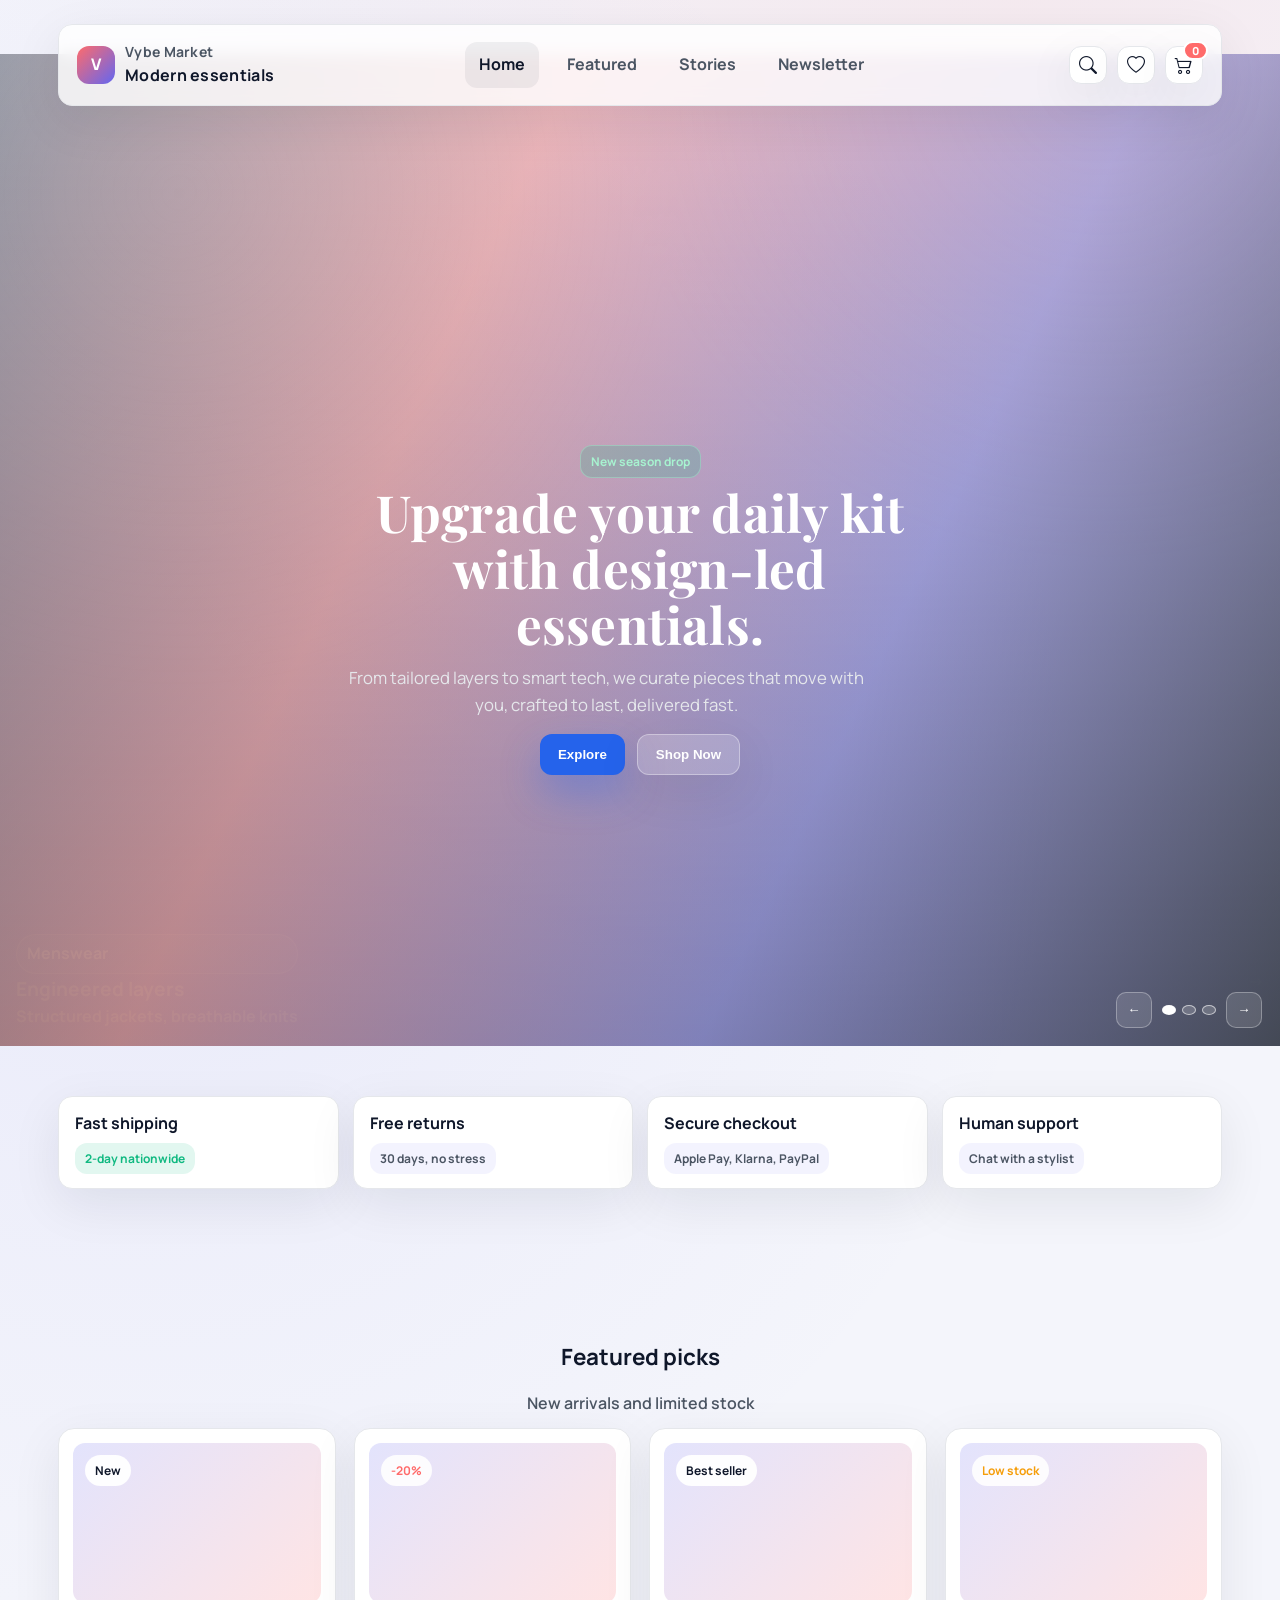
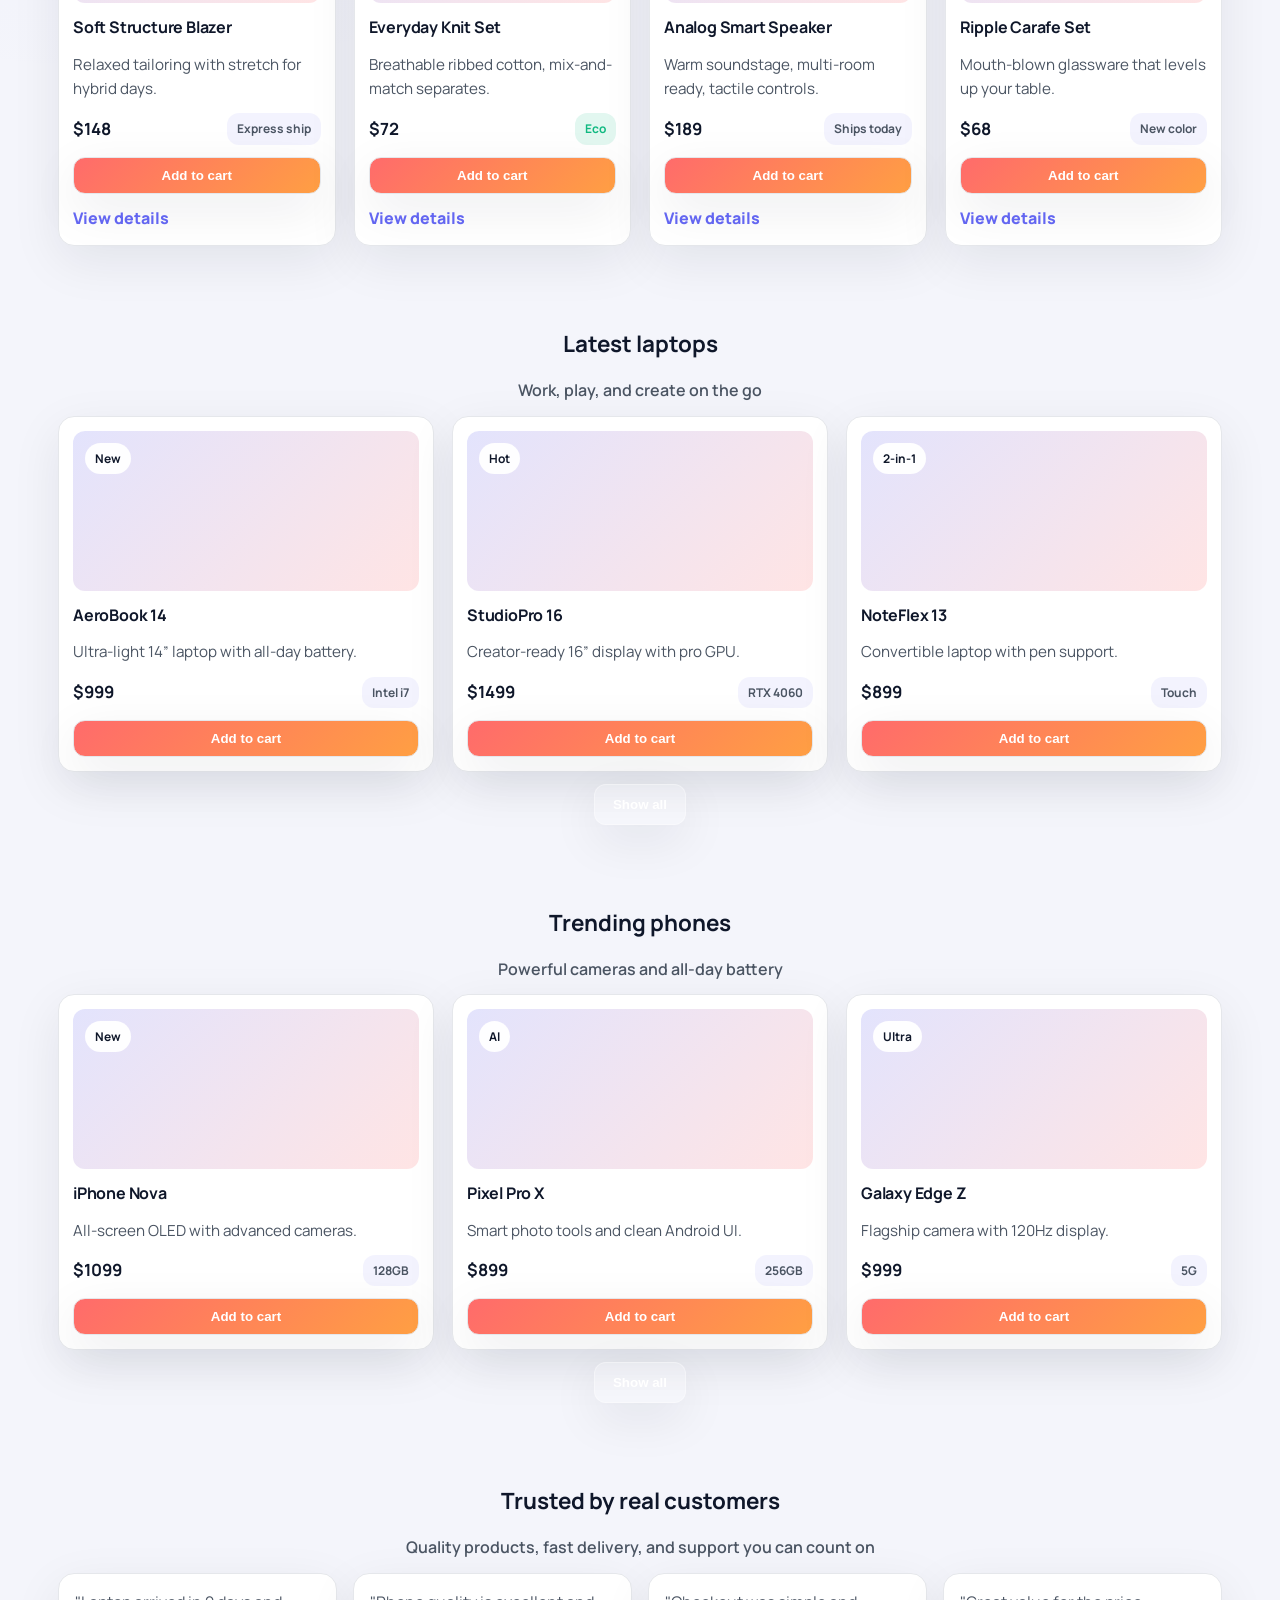
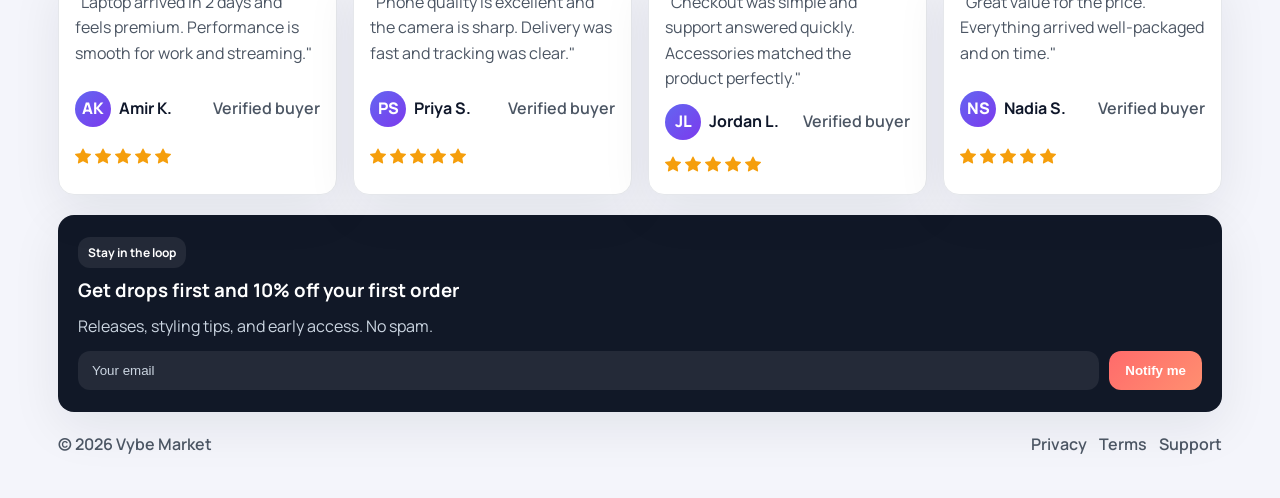
==== index.html @ 33d14288 "first commit" ====
<!DOCTYPE html>
<html lang="en">
<head>
    <meta charset="UTF-8">
    <meta name="viewport" content="width=device-width, initial-scale=1.0">
    <title>Vybe Market | Modern Ecommerce</title>
    <link rel="preconnect" href="https://fonts.googleapis.com">
    <link rel="preconnect" href="https://fonts.gstatic.com" crossorigin>
    <link href="https://fonts.googleapis.com/css2?family=Manrope:wght@400;500;600;700&family=Playfair+Display:wght@700&display=swap" rel="stylesheet">
    <link rel="stylesheet" href="https://cdn.jsdelivr.net/npm/bootstrap-icons@1.11.3/font/bootstrap-icons.css">
    <link rel="stylesheet" href="style.css">
</head>
<body>
    <div class="page">
        <header class="topbar">
            <div class="brand">
                <div class="brand-mark">V</div>
                <div>
                    <div class="brand-sub">Vybe Market</div>
                    <div>Modern essentials</div>
                </div>
            </div>
            <nav class="nav-links" aria-label="Primary" id="primary-nav">
                <a href="#home" class="active">Home</a>
                <a href="#featured">Featured</a>
                <a href="#stories">Stories</a>
                <a href="#cta">Newsletter</a>
            </nav>
            <div class="actions">
                <button class="btn-icon nav-toggle" type="button" aria-label="Toggle menu" aria-controls="primary-nav" aria-expanded="false">
                    <i class="bi bi-list"></i>
                </button>
                <div class="btn-icon search-toggle" title="Search" aria-label="Search">
                    <i class="bi bi-search"></i>
                </div>
                <div class="search-box" id="search-box">
                    <i class="bi bi-search"></i>
                    <input type="search" id="product-search" placeholder="Search products..." aria-label="Search products">
                    <button class="search-clear" type="button" aria-label="Clear search">&times;</button>
                </div>
                <div class="btn-icon" title="Favorites" aria-label="Favorites">
                    <i class="bi bi-heart"></i>
                </div>
                <div class="btn-icon cart cart-toggle" title="Cart" aria-label="Cart">
                    <i class="bi bi-cart2"></i>
                    <span class="cart-count" aria-live="polite" aria-atomic="true">0</span>
                </div>
            </div>
        </header>
    </div>

    <section class="hero-fullbleed" id="home">
        <div class="page">
            <div class="hero-banner">
                <div class="hero-copy">
                    <div class="pill-subtle hero-pill">New season drop</div>
                    <h1>Upgrade your daily kit with design-led essentials.</h1>
                    <p>From tailored layers to smart tech, we curate pieces that move with you, crafted to last, delivered fast.</p>
                    <div class="hero-actions">
                        <button class="btn primary">Explore</button>
                        <button class="btn secondary">Shop Now</button>
                    </div>
                </div>
                <div class="hero-slider" aria-label="Featured slides">
                    <div class="slides">
                        <article class="slide active" data-index="0" style="background-image:url('https://images.unsplash.com/photo-1517336714731-489689fd1ca8?auto=format&fit=crop&w=1600&q=80');">
                            <div class="slide-content">
                                <div>
                                    <div class="slide-tag">Menswear</div>
                                    <h3>Engineered layers</h3>
                                    <span>Structured jackets, breathable knits</span>
                                </div>
                                <span>&rarr;</span>
                            </div>
                        </article>
                        <article class="slide" data-index="1" style="background-image:url('https://images.unsplash.com/photo-1511707171634-5f897ff02aa9?auto=format&fit=crop&w=1600&q=80');">
                            <div class="slide-content">
                                <div>
                                    <div class="slide-tag">Women</div>
                                    <h3>Soft tailoring</h3>
                                    <span>Move-easy suits and daily dresses</span>
                                </div>
                                <span>&rarr;</span>
                            </div>
                        </article>
                        <article class="slide" data-index="2" style="background-image:url('https://images.unsplash.com/photo-1487058792275-0ad4aaf24ca7?auto=format&fit=crop&w=1600&q=80');">
                            <div class="slide-content">
                                <div>
                                    <div class="slide-tag">Electronics</div>
                                    <h3>Smart home picks</h3>
                                    <span>Audio, lighting, and desk tech</span>
                                </div>
                                <span>&rarr;</span>
                            </div>
                        </article>
                    </div>
                    <div class="slider-nav">
                        <button class="nav-btn" data-dir="prev" aria-label="Previous slide">&larr;</button>
                        <div class="nav-dots" aria-label="Slide selector">
                            <button class="dot active" data-index="0"></button>
                            <button class="dot" data-index="1"></button>
                            <button class="dot" data-index="2"></button>
                        </div>
                        <button class="nav-btn" data-dir="next" aria-label="Next slide">&rarr;</button>
                    </div>
                </div>
            </div>
        </div>
    </section>

    <div class="page">
        <section class="features" id="stories">
            <div class="feature">
                <strong>Fast shipping</strong>
                <div class="pill-subtle" style="background: rgba(16,185,129,0.12); color: var(--success);">2-day nationwide</div>
            </div>
            <div class="feature">
                <strong>Free returns</strong>
                <div class="pill-subtle">30 days, no stress</div>
            </div>
            <div class="feature">
                <strong>Secure checkout</strong>
                <div class="pill-subtle">Apple Pay, Klarna, PayPal</div>
            </div>
            <div class="feature">
                <strong>Human support</strong>
                <div class="pill-subtle">Chat with a stylist</div>
            </div>
        </section>
    </div>

    <div class="page">
        <main>
            <section class="featured-section" id="featured">
                <div class="section-head centered">
                    <h2>Featured picks</h2>
                    <span>New arrivals and limited stock</span>
                </div>
                <div class="product-grid">
                    <article class="card" data-product="Soft Structure Blazer">
                        <div class="thumb"><span class="badge">New</span></div>
                        <h3>Soft Structure Blazer</h3>
                        <p>Relaxed tailoring with stretch for hybrid days.</p>
                        <div class="meta"><span class="price-tag">$148</span><span class="pill-subtle">Express ship</span></div>
                        <div class="card-actions">
                            <button class="add-cart-btn" data-product="Soft Structure Blazer" data-price="148">Add to cart</button>
                        </div>
                        <a class="card-link" href="product-blazer.html">View details</a>
                    </article>
                    <article class="card" data-product="Everyday Knit Set">
                        <div class="thumb"><span class="badge" style="background: rgba(255,255,255,0.9); color: var(--accent);">-20%</span></div>
                        <h3>Everyday Knit Set</h3>
                        <p>Breathable ribbed cotton, mix-and-match separates.</p>
                        <div class="meta"><span class="price-tag">$72</span><span class="pill-subtle" style="background: rgba(16,185,129,0.12); color: var(--success);">Eco</span></div>
                        <div class="card-actions">
                            <button class="add-cart-btn" data-product="Everyday Knit Set" data-price="72">Add to cart</button>
                        </div>
                        <a class="card-link" href="product-knit.html">View details</a>
                    </article>
                    <article class="card" data-product="Analog Smart Speaker">
                        <div class="thumb"><span class="badge">Best seller</span></div>
                        <h3>Analog Smart Speaker</h3>
                        <p>Warm soundstage, multi-room ready, tactile controls.</p>
                        <div class="meta"><span class="price-tag">$189</span><span class="pill-subtle">Ships today</span></div>
                        <div class="card-actions">
                            <button class="add-cart-btn" data-product="Analog Smart Speaker" data-price="189">Add to cart</button>
                        </div>
                        <a class="card-link" href="product-speaker.html">View details</a>
                    </article>
                    <article class="card" data-product="Ripple Carafe Set">
                        <div class="thumb"><span class="badge" style="background: rgba(255,255,255,0.9); color: var(--warning);">Low stock</span></div>
                        <h3>Ripple Carafe Set</h3>
                        <p>Mouth-blown glassware that levels up your table.</p>
                        <div class="meta"><span class="price-tag">$68</span><span class="pill-subtle">New color</span></div>
                        <div class="card-actions">
                            <button class="add-cart-btn" data-product="Ripple Carafe Set" data-price="68">Add to cart</button>
                        </div>
                        <a class="card-link" href="product-carafe.html">View details</a>
                    </article>
                </div>
            </section>
            <div class="search-no-results" aria-live="polite">No products match your search.</div>

            <section class="featured-section" id="laptops">
                <div class="section-head centered">
                    <h2>Latest laptops</h2>
                    <span>Work, play, and create on the go</span>
                </div>
                <div class="product-grid" data-section="laptops">
                    <article class="card" data-product="AeroBook 14">
                        <div class="thumb"><span class="badge">New</span></div>
                        <h3>AeroBook 14</h3>
                        <p>Ultra-light 14” laptop with all-day battery.</p>
                        <div class="meta"><span class="price-tag">$999</span><span class="pill-subtle">Intel i7</span></div>
                        <div class="card-actions">
                            <button class="add-cart-btn" data-product="AeroBook 14" data-price="999">Add to cart</button>
                        </div>
                    </article>
                    <article class="card" data-product="StudioPro 16">
                        <div class="thumb"><span class="badge">Hot</span></div>
                        <h3>StudioPro 16</h3>
                        <p>Creator-ready 16” display with pro GPU.</p>
                        <div class="meta"><span class="price-tag">$1499</span><span class="pill-subtle">RTX 4060</span></div>
                        <div class="card-actions">
                            <button class="add-cart-btn" data-product="StudioPro 16" data-price="1499">Add to cart</button>
                        </div>
                    </article>
                    <article class="card" data-product="NoteFlex 13">
                        <div class="thumb"><span class="badge">2-in-1</span></div>
                        <h3>NoteFlex 13</h3>
                        <p>Convertible laptop with pen support.</p>
                        <div class="meta"><span class="price-tag">$899</span><span class="pill-subtle">Touch</span></div>
                        <div class="card-actions">
                            <button class="add-cart-btn" data-product="NoteFlex 13" data-price="899">Add to cart</button>
                        </div>
                    </article>
                    <article class="card hidden" data-product="Titan X15" data-extra="true">
                        <div class="thumb"><span class="badge">Pro</span></div>
                        <h3>Titan X15</h3>
                        <p>High-performance laptop for heavy workloads.</p>
                        <div class="meta"><span class="price-tag">$1799</span><span class="pill-subtle">i9 + 32GB</span></div>
                        <div class="card-actions">
                            <button class="add-cart-btn" data-product="Titan X15" data-price="1799">Add to cart</button>
                        </div>
                    </article>
                    <article class="card hidden" data-product="SwiftAir 15" data-extra="true">
                        <div class="thumb"><span class="badge">Slim</span></div>
                        <h3>SwiftAir 15</h3>
                        <p>Edge-to-edge display with thin bezels.</p>
                        <div class="meta"><span class="price-tag">$1099</span><span class="pill-subtle">OLED</span></div>
                        <div class="card-actions">
                            <button class="add-cart-btn" data-product="SwiftAir 15" data-price="1099">Add to cart</button>
                        </div>
                    </article>
                    <article class="card hidden" data-product="CloudBook 13" data-extra="true">
                        <div class="thumb"><span class="badge">Quiet</span></div>
                        <h3>CloudBook 13</h3>
                        <p>Fanless design with instant wake.</p>
                        <div class="meta"><span class="price-tag">$849</span><span class="pill-subtle">M2</span></div>
                        <div class="card-actions">
                            <button class="add-cart-btn" data-product="CloudBook 13" data-price="849">Add to cart</button>
                        </div>
                    </article>
                    <article class="card hidden" data-product="ForgeBook 17" data-extra="true">
                        <div class="thumb"><span class="badge">Gaming</span></div>
                        <h3>ForgeBook 17</h3>
                        <p>High-refresh display for smooth play.</p>
                        <div class="meta"><span class="price-tag">$1899</span><span class="pill-subtle">240Hz</span></div>
                        <div class="card-actions">
                            <button class="add-cart-btn" data-product="ForgeBook 17" data-price="1899">Add to cart</button>
                        </div>
                    </article>
                </div>
                <div class="section-actions">
                    <button class="btn secondary show-all" data-target="laptops">Show all</button>
                </div>
            </section>

            <section class="featured-section" id="phones">
                <div class="section-head centered">
                    <h2>Trending phones</h2>
                    <span>Powerful cameras and all-day battery</span>
                </div>
                <div class="product-grid" data-section="phones">
                    <article class="card" data-product="iPhone Nova">
                        <div class="thumb"><span class="badge">New</span></div>
                        <h3>iPhone Nova</h3>
                        <p>All-screen OLED with advanced cameras.</p>
                        <div class="meta"><span class="price-tag">$1099</span><span class="pill-subtle">128GB</span></div>
                        <div class="card-actions">
                            <button class="add-cart-btn" data-product="iPhone Nova" data-price="1099">Add to cart</button>
                        </div>
                    </article>
                    <article class="card" data-product="Pixel Pro X">
                        <div class="thumb"><span class="badge">AI</span></div>
                        <h3>Pixel Pro X</h3>
                        <p>Smart photo tools and clean Android UI.</p>
                        <div class="meta"><span class="price-tag">$899</span><span class="pill-subtle">256GB</span></div>
                        <div class="card-actions">
                            <button class="add-cart-btn" data-product="Pixel Pro X" data-price="899">Add to cart</button>
                        </div>
                    </article>
                    <article class="card" data-product="Galaxy Edge Z">
                        <div class="thumb"><span class="badge">Ultra</span></div>
                        <h3>Galaxy Edge Z</h3>
                        <p>Flagship camera with 120Hz display.</p>
                        <div class="meta"><span class="price-tag">$999</span><span class="pill-subtle">5G</span></div>
                        <div class="card-actions">
                            <button class="add-cart-btn" data-product="Galaxy Edge Z" data-price="999">Add to cart</button>
                        </div>
                    </article>
                    <article class="card hidden" data-product="iPhone Mini Air" data-extra="true">
                        <div class="thumb"><span class="badge">Compact</span></div>
                        <h3>iPhone Mini Air</h3>
                        <p>Small size, big performance.</p>
                        <div class="meta"><span class="price-tag">$699</span><span class="pill-subtle">128GB</span></div>
                        <div class="card-actions">
                            <button class="add-cart-btn" data-product="iPhone Mini Air" data-price="699">Add to cart</button>
                        </div>
                    </article>
                    <article class="card hidden" data-product="OnePlus Wave" data-extra="true">
                        <div class="thumb"><span class="badge">Fast</span></div>
                        <h3>OnePlus Wave</h3>
                        <p>Super-fast charging with smooth UI.</p>
                        <div class="meta"><span class="price-tag">$799</span><span class="pill-subtle">256GB</span></div>
                        <div class="card-actions">
                            <button class="add-cart-btn" data-product="OnePlus Wave" data-price="799">Add to cart</button>
                        </div>
                    </article>
                    <article class="card hidden" data-product="iPhone Max Ultra" data-extra="true">
                        <div class="thumb"><span class="badge">Pro</span></div>
                        <h3>iPhone Max Ultra</h3>
                        <p>Best-in-class camera and pro video.</p>
                        <div class="meta"><span class="price-tag">$1299</span><span class="pill-subtle">512GB</span></div>
                        <div class="card-actions">
                            <button class="add-cart-btn" data-product="iPhone Max Ultra" data-price="1299">Add to cart</button>
                        </div>
                    </article>
                    <article class="card hidden" data-product="ZenPhone Lumen" data-extra="true">
                        <div class="thumb"><span class="badge">Bright</span></div>
                        <h3>ZenPhone Lumen</h3>
                        <p>Super-bright display for outdoor use.</p>
                        <div class="meta"><span class="price-tag">$749</span><span class="pill-subtle">120Hz</span></div>
                        <div class="card-actions">
                            <button class="add-cart-btn" data-product="ZenPhone Lumen" data-price="749">Add to cart</button>
                        </div>
                    </article>
                </div>
                <div class="section-actions">
                    <button class="btn secondary show-all" data-target="phones">Show all</button>
                </div>
            </section>

            <section class="testimonials" id="testimonials">
                <div class="section-head centered">
                    <h2>Trusted by real customers</h2>
                    <span>Quality products, fast delivery, and support you can count on</span>
                </div>
                <div class="testimonial-grid">
                    <article class="testimonial-card">
                        <p>"Laptop arrived in 2 days and feels premium. Performance is smooth for work and streaming."</p>
                        <div class="testimonial-meta">
                            <div class="testimonial-user">
                                <div class="testimonial-avatar">AK</div>
                                <strong>Amir K.</strong>
                            </div>
                            <span>Verified buyer</span>
                        </div>
                        <div class="testimonial-stars" aria-label="5 star rating">
                            <i class="bi bi-star-fill"></i>
                            <i class="bi bi-star-fill"></i>
                            <i class="bi bi-star-fill"></i>
                            <i class="bi bi-star-fill"></i>
                            <i class="bi bi-star-fill"></i>
                        </div>
                    </article>
                    <article class="testimonial-card">
                        <p>"Phone quality is excellent and the camera is sharp. Delivery was fast and tracking was clear."</p>
                        <div class="testimonial-meta">
                            <div class="testimonial-user">
                                <div class="testimonial-avatar">PS</div>
                                <strong>Priya S.</strong>
                            </div>
                            <span>Verified buyer</span>
                        </div>
                        <div class="testimonial-stars" aria-label="5 star rating">
                            <i class="bi bi-star-fill"></i>
                            <i class="bi bi-star-fill"></i>
                            <i class="bi bi-star-fill"></i>
                            <i class="bi bi-star-fill"></i>
                            <i class="bi bi-star-fill"></i>
                        </div>
                    </article>
                    <article class="testimonial-card">
                        <p>"Checkout was simple and support answered quickly. Accessories matched the product perfectly."</p>
                        <div class="testimonial-meta">
                            <div class="testimonial-user">
                                <div class="testimonial-avatar">JL</div>
                                <strong>Jordan L.</strong>
                            </div>
                            <span>Verified buyer</span>
                        </div>
                        <div class="testimonial-stars" aria-label="5 star rating">
                            <i class="bi bi-star-fill"></i>
                            <i class="bi bi-star-fill"></i>
                            <i class="bi bi-star-fill"></i>
                            <i class="bi bi-star-fill"></i>
                            <i class="bi bi-star-fill"></i>
                        </div>
                    </article>
                    <article class="testimonial-card">
                        <p>"Great value for the price. Everything arrived well-packaged and on time."</p>
                        <div class="testimonial-meta">
                            <div class="testimonial-user">
                                <div class="testimonial-avatar">NS</div>
                                <strong>Nadia S.</strong>
                            </div>
                            <span>Verified buyer</span>
                        </div>
                        <div class="testimonial-stars" aria-label="5 star rating">
                            <i class="bi bi-star-fill"></i>
                            <i class="bi bi-star-fill"></i>
                            <i class="bi bi-star-fill"></i>
                            <i class="bi bi-star-fill"></i>
                            <i class="bi bi-star-fill"></i>
                        </div>
                    </article>
                </div>
            </section>

            <section class="cta" id="cta">
                <div>
                    <div class="pill-subtle pill-ghost">Stay in the loop</div>
                    <h3 class="cta-title">Get drops first and 10% off your first order</h3>
                    <p class="cta-sub">Releases, styling tips, and early access. No spam.</p>
                </div>
                <form>
                    <input type="email" placeholder="Your email" aria-label="Email" required>
                    <button type="submit">Notify me</button>
                </form>
            </section>
        </main>

        <footer>
            <div>&copy; 2026 Vybe Market</div>
            <div class="footer-links">
                <span>Privacy</span>
                <span>Terms</span>
                <span>Support</span>
            </div>
        </footer>
    </div>

    <div class="cart-drawer" aria-hidden="true">
        <div class="cart-overlay cart-toggle" aria-label="Close cart"></div>
        <aside class="cart-panel" role="dialog" aria-modal="true" aria-label="Cart">
            <div class="cart-header">
                <strong>Your cart</strong>
                <button class="cart-close cart-toggle" type="button" aria-label="Close cart">×</button>
            </div>
            <div class="cart-items" aria-live="polite">
                <div class="cart-empty">Your cart is empty.</div>
            </div>
            <div class="cart-footer">
                <div class="cart-total"><span>Total</span><span class="cart-total-amount">$0.00</span></div>
                <button class="checkout-btn" type="button">Checkout</button>
            </div>
        </aside>
    </div>

    <script>
        (function() {
            var slides = Array.from(document.querySelectorAll('.slide'));
            var dots = Array.from(document.querySelectorAll('.dot'));
            var current = 0;
            var timer;

            function showSlide(index) {
                current = (index + slides.length) % slides.length;
                slides.forEach(function(slide, i) { slide.classList.toggle('active', i === current); });
                dots.forEach(function(dot, i) { dot.classList.toggle('active', i === current); });
                resetTimer();
            }

            function next(dir) { showSlide(current + dir); }

            function resetTimer() {
                if (timer) { clearInterval(timer); }
                timer = setInterval(function() { next(1); }, 6500);
            }

            var prev = document.querySelector('[data-dir="prev"]');
            var nextBtn = document.querySelector('[data-dir="next"]');
            if (prev && nextBtn) {
                prev.addEventListener('click', function() { next(-1); });
                nextBtn.addEventListener('click', function() { next(1); });
            }
            dots.forEach(function(dot) { dot.addEventListener('click', function() { showSlide(parseInt(dot.dataset.index, 10)); }); });
            resetTimer();
        })();

        (function() {
            var cartCountEl = document.querySelector('.cart-count');
            var cartDrawer = document.querySelector('.cart-drawer');
            var cartItemsEl = document.querySelector('.cart-items');
            var cartTotalEl = document.querySelector('.cart-total-amount');
            var checkoutBtn = document.querySelector('.checkout-btn');
            var CART_KEY = 'vybe_cart';
            var cart = [];

            function toggleCart(forceOpen) {
                if (!cartDrawer) return;
                var isOpen = cartDrawer.classList.contains('open');
                var nextState = typeof forceOpen === 'boolean' ? forceOpen : !isOpen;
                cartDrawer.classList.toggle('open', nextState);
                cartDrawer.setAttribute('aria-hidden', nextState ? 'false' : 'true');
            }

            function renderCartCount() {
                if (!cartCountEl) return;
                cartCountEl.textContent = cart.reduce(function(total, item) { return total + item.qty; }, 0);
            }

            function renderCartList() {
                if (!cartItemsEl || !cartTotalEl) return;
                if (!cart.length) {
                    cartItemsEl.innerHTML = '<div class="cart-empty">Your cart is empty.</div>';
                    cartTotalEl.textContent = '$0.00';
                    return;
                }
                var total = 0;
                cartItemsEl.innerHTML = '';
                cart.forEach(function(item) {
                    total += item.price * item.qty;
                    var row = document.createElement('div');
                    row.className = 'cart-item';
                    row.innerHTML = '<div><strong>' + item.product + '</strong><span style="display:block;">x' + item.qty + ' • $' + item.price.toFixed(2) + '</span></div><button class="cart-remove" type="button" data-product="' + item.product + '">Remove</button>';
                    cartItemsEl.appendChild(row);
                });
                cartTotalEl.textContent = '$' + total.toFixed(2);
            }

            function saveCart() {
                try { localStorage.setItem(CART_KEY, JSON.stringify(cart)); } catch (e) {}
            }

            function loadCart() {
                try {
                    var raw = localStorage.getItem(CART_KEY);
                    if (!raw) return;
                    var data = JSON.parse(raw);
                    if (Array.isArray(data)) {
                        cart = data.filter(function(item) { return item && item.product; }).map(function(item) {
                            return {
                                product: String(item.product),
                                price: Number(item.price) || 0,
                                qty: Number(item.qty) > 0 ? Number(item.qty) : 1
                            };
                        });
                    }
                } catch (e) {}
            }

            function addToCart(product, price) {
                var existing = cart.find(function(item) { return item.product === product; });
                if (existing) { existing.qty += 1; }
                else { cart.push({ product: product, price: price, qty: 1 }); }
                renderCartCount(); renderCartList(); saveCart(); toggleCart(true);
            }

            function removeFromCart(product) {
                var idx = cart.findIndex(function(item) { return item.product === product; });
                if (idx === -1) { return; }
                var item = cart[idx];
                if (item.qty > 1) { item.qty -= 1; } else { cart.splice(idx, 1); }
                renderCartCount(); renderCartList(); saveCart();
            }

            document.querySelectorAll('.add-cart-btn').forEach(function(btn) {
                btn.addEventListener('click', function() {
                    var product = btn.dataset.product || 'Item';
                    var price = parseFloat(btn.dataset.price || '0');
                    addToCart(product, price);
                });
            });

            if (cartItemsEl) {
                cartItemsEl.addEventListener('click', function(e) {
                    var removeBtn = e.target.closest('.cart-remove');
                    if (removeBtn) { removeFromCart(removeBtn.dataset.product); }
                });
            }

            document.querySelectorAll('.cart-toggle').forEach(function(btn) {
                btn.addEventListener('click', function(event) {
                    if (btn.tagName.toLowerCase() === 'a') { event.preventDefault(); }
                    toggleCart();
                });
            });

            if (checkoutBtn) { checkoutBtn.addEventListener('click', function() { window.location.href = 'checkout.html'; }); }

            loadCart(); renderCartCount(); renderCartList();
        })();

        (function() {
            var searchBox = document.getElementById('search-box');
            var searchInput = document.getElementById('product-search');
            var clearBtn = document.querySelector('.search-clear');
            var toggleBtn = document.querySelector('.search-toggle');
            var productCards = Array.from(document.querySelectorAll('.product-grid .card'));
            var noResults = document.querySelector('.search-no-results');

            function applyFilter() {
                var q = (searchInput && searchInput.value ? searchInput.value : '').trim().toLowerCase();
                var matches = 0;
                productCards.forEach(function(card) {
                    var text = (card.dataset.product || card.innerText || '').toLowerCase();
                    var isExtra = card.dataset.extra === 'true';
                    var hit = q ? text.indexOf(q) !== -1 : !isExtra;
                    card.classList.toggle('hidden', !hit);
                    if (hit) { matches += 1; }
                });
                if (noResults) { noResults.style.display = matches ? 'none' : 'block'; }
            }

            if (toggleBtn && searchBox) {
                toggleBtn.addEventListener('click', function() {
                    searchBox.classList.toggle('open');
                    if (searchBox.classList.contains('open') && searchInput) {
                        searchInput.focus();
                    }
                });
            }

            if (searchInput) {
                searchInput.addEventListener('input', applyFilter);
                searchInput.addEventListener('keydown', function(e) {
                    if (e.key === 'Escape') {
                        searchBox.classList.remove('open');
                        searchInput.value = '';
                        applyFilter();
                    }
                });
            }

            if (clearBtn && searchInput) {
                clearBtn.addEventListener('click', function() {
                    searchInput.value = '';
                    applyFilter();
                    searchInput.focus();
                });
            }

            applyFilter();
        })();

        (function() {
            var toggle = document.querySelector('.nav-toggle');
            var nav = document.getElementById('primary-nav');
            if (!toggle || !nav) return;
            toggle.addEventListener('click', function() {
                var isOpen = nav.classList.toggle('open');
                toggle.setAttribute('aria-expanded', isOpen ? 'true' : 'false');
            });
        })();

        (function() {
            document.querySelectorAll('.show-all').forEach(function(btn) {
                btn.addEventListener('click', function() {
                    var target = btn.dataset.target;
                    if (!target) return;
                    var grid = document.querySelector('.product-grid[data-section="' + target + '"]');
                    if (!grid) return;
                    var hiddenCards = Array.from(grid.querySelectorAll('.card.hidden'));
                    hiddenCards.forEach(function(card) {
                        card.classList.remove('hidden');
                        card.dataset.extra = 'false';
                    });
                    btn.textContent = 'Showing all';
                    btn.disabled = true;
                });
            });
        })();
    </script>
</body>
</html>
---- style.css ----
:root {
    --bg: #f4f5fb;
    --card: #ffffff;
    --ink: #0f172a;
    --muted: #4b5563;
    --accent: #ff6b6b;
    --accent-2: #6366f1;
    --line: #e5e7eb;
    --success: #10b981;
    --warning: #f59e0b;
    --shadow: 0 15px 50px rgba(15, 23, 42, 0.08);
}

* { box-sizing: border-box; }

body {
    margin: 0;
    font-family: 'Manrope', system-ui, -apple-system, BlinkMacSystemFont, 'Segoe UI', sans-serif;
    background: radial-gradient(circle at 10% 20%, rgba(99, 102, 241, 0.08), transparent 30%),
                radial-gradient(circle at 80% 0%, rgba(255, 107, 107, 0.08), transparent 28%),
                var(--bg);
    color: var(--ink);
    line-height: 1.6;
    min-height: 100vh;
}

.page {
    max-width: 1200px;
    margin: 0 auto;
    padding: 24px 18px 40px;
}
.topbar {
    display: flex;
    align-items: center;
    justify-content: space-between;
    gap: 18px;
    padding: 16px 18px;
    background: rgba(255, 255, 255, 0.82);
    backdrop-filter: blur(8px);
    border: 1px solid var(--line);
    border-radius: 14px;
    box-shadow: var(--shadow);
    position: sticky;
    top: 12px;
    z-index: 20;
}

.brand { display: flex; align-items: center; gap: 10px; font-weight: 700; letter-spacing: 0.3px; }
.brand-sub { font-size: 14px; color: var(--muted); }
.brand-mark { width: 38px; height: 38px; border-radius: 12px; background: linear-gradient(135deg, var(--accent), var(--accent-2)); display: grid; place-items: center; color: #fff; font-weight: 800; }

.nav-links { display: flex; gap: 14px; align-items: center; flex-wrap: wrap; }
.nav-links a { text-decoration: none; color: var(--muted); font-weight: 700; padding: 10px 14px; border-radius: 12px; transition: color 0.2s ease, background 0.2s ease, box-shadow 0.2s ease; }
.nav-links a:hover { color: var(--ink); background: rgba(99, 102, 241, 0.08); box-shadow: 0 10px 22px rgba(99,102,241,0.12); }
.nav-links a.active { color: var(--ink); background: rgba(15, 23, 42, 0.06); }

.actions { display: flex; align-items: center; gap: 10px; }
.btn-icon { width: 38px; height: 38px; border-radius: 12px; border: 1px solid var(--line); background: var(--card); display: grid; place-items: center; cursor: pointer; transition: transform 0.15s ease; box-shadow: var(--shadow); font-weight: 800; }
.btn-icon i { font-size: 18px; color: var(--ink); }
.btn-icon:hover { transform: translateY(-2px); }
.nav-toggle { display: none; }
.search-box { display: none; align-items: center; gap: 8px; background: #fff; border: 1px solid var(--line); border-radius: 12px; padding: 8px 10px; box-shadow: var(--shadow); }
.search-box input { border: none; outline: none; width: 180px; font-size: 14px; }
.search-box.open { display: flex; }
.search-clear { border: none; background: none; cursor: pointer; font-weight: 800; color: var(--muted); }
.search-toggle { display: grid; }
.nav-cta { text-decoration: none; padding: 10px 14px; border-radius: 12px; font-weight: 800; color: #fff; background: linear-gradient(135deg, var(--accent-2), #7c3aed); box-shadow: 0 14px 28px rgba(99,102,241,0.26); border: 1px solid rgba(255,255,255,0.24); display: inline-flex; align-items: center; gap: 8px; border: none; cursor: pointer; }
.nav-cta i { font-size: 16px; }
.nav-cta:hover { transform: translateY(-2px); box-shadow: 0 18px 34px rgba(99,102,241,0.3); }
.cart-count { position: absolute; top: -6px; right: -6px; background: var(--accent); color: #fff; border-radius: 999px; padding: 2px 7px; font-size: 11px; font-weight: 800; border: 2px solid #fff; line-height: 1; }
.btn-icon.cart { position: relative; }

.search-wrap, .search-drop, .search-inner, .search-clear, .search-hint { display: none; }
.hidden { display: none !important; }

.pill-subtle { padding: 6px 10px; border-radius: 12px; background: rgba(99, 102, 241, 0.08); color: var(--muted); font-weight: 700; font-size: 12px; display: inline-flex; align-items: center; gap: 6px; }
.pill { padding: 9px 14px; border-radius: 999px; border: 1px solid var(--line); background: var(--card); font-weight: 600; color: var(--muted); box-shadow: var(--shadow); }
.link-ghost { text-decoration: none; font-weight: 700; color: var(--ink); padding: 10px 14px; border-radius: 12px; border: 1px solid var(--line); background: rgba(255,255,255,0.8); }
.link-ghost:hover { background: #fff; box-shadow: var(--shadow); }

.btn { padding: 12px 18px; border-radius: 12px; font-weight: 700; border: none; cursor: pointer; transition: transform 0.15s ease, box-shadow 0.2s ease; box-shadow: var(--shadow); }
.btn.primary { background: #2563EB; color: #fff; box-shadow: 0 18px 38px rgba(37, 99, 235, 0.35); }
.btn.secondary { background: rgba(255, 255, 255, 0.18); color: #fff; border: 1px solid rgba(255, 255, 255, 0.35); }
.btn:hover { transform: translateY(-2px); }

.hero-fullbleed {
    position: relative;
    width: 100vw;
    left: 50%;
    right: 50%;
    margin-left: -50vw;
    margin-right: -50vw;
    padding: 0;
}
.hero-fullbleed .page {
    max-width: 100%;
    padding: 0;
}

.hero-banner {
    position: relative;
    height: calc(100vh + 92px);
    min-height: 620px;
    width: 100%;
    overflow: hidden;
    color: #e5e7eb;
    display: flex;
    align-items: center;
    justify-content: center;
    isolation: isolate;
    margin-top: -92px;
    padding-top: 120px;
    border-radius: 0;
}

.hero-banner::after {
    content: "";
    position: absolute;
    inset: 0;
    background: linear-gradient(115deg, rgba(15,23,42,0.35), rgba(255,107,107,0.34), rgba(99,102,241,0.38), rgba(15,23,42,0.6));
    z-index: 1;
}
.hero-banner::before {
    content: "";
    position: absolute;
    inset: -10%;
    background: radial-gradient(circle at 20% 20%, rgba(255,255,255,0.16), transparent 32%),
                radial-gradient(circle at 80% 10%, rgba(255,159,67,0.16), transparent 30%);
    filter: blur(4px);
    z-index: 0;
}

.hero-pill { background: rgba(16, 185, 129, 0.2); color:#a7f3d0; border: 1px solid rgba(167,243,208,0.4); }
.hero-copy h1 { font-family: 'Playfair Display', 'Manrope', serif; font-size: clamp(2.6rem, 4vw, 3.4rem); color: #fff; letter-spacing: 0.2px; margin: 6px 0 12px; line-height: 1.1; }
.hero-copy p { color: #e5e7eb; margin: 0 0 16px; max-width: 520px; font-size: 1.05rem; }
.hero-copy {
    position: relative;
    z-index: 2;
    max-width: 640px;
    margin: 0 auto;
    padding: 26px;
    text-align: center;
}
.hero-actions { display: flex; gap: 12px; flex-wrap: wrap; margin-top: 10px; justify-content: center; }
.hero-points { display: flex; flex-wrap: wrap; gap: 10px; margin-top: 14px; justify-content: center; }

.hero-slider { position: absolute; inset: 0; border: none; overflow: hidden; min-height: 100%; display: grid; }
.slides { position: relative; height: 100%; }
.slide { position: absolute; inset: 0; background-size: cover; background-position: center; border-radius: 0; opacity: 0; transform: scale(1.02); transition: opacity 0.6s ease, transform 0.6s ease; }
.slide.active { opacity: 1; transform: scale(1); }
.slide::after { content: ""; position: absolute; inset: 0; background: linear-gradient(180deg, rgba(0,0,0,0.05), rgba(0,0,0,0.4)); }
.slide-content { position: absolute; bottom: 16px; left: 16px; right: 16px; color: #f8fafc; display: flex; justify-content: space-between; align-items: center; gap: 12px; }
.slide-content h3 { margin: 0; font-size: 1.2rem; }
.slide-content span { font-weight: 700; }
.slide-tag { padding: 6px 10px; border-radius: 999px; background: rgba(255,255,255,0.14); border: 1px solid rgba(255,255,255,0.3); color: #fff; font-weight: 700; }
.slider-nav { position: absolute; bottom: 18px; right: 18px; display: flex; align-items: center; gap: 10px; z-index: 2; }
.nav-btn { width: 36px; height: 36px; border-radius: 10px; border: 1px solid rgba(255,255,255,0.3); background: rgba(255,255,255,0.12); color: #fff; cursor: pointer; font-weight: 800; }
.nav-dots { display: flex; gap: 6px; }
.dot { width: 10px; height: 10px; border-radius: 50%; border: 1px solid rgba(255,255,255,0.6); background: rgba(255,255,255,0.18); cursor: pointer; }
.dot.active { background: #fff; }

.featured-categories { margin-top: 10px; }
.section-head { display: flex; align-items: center; justify-content: space-between; gap: 12px; margin: 26px 0 12px; }
.section-head h2 { margin: 4px 0; font-size: 1.4rem; }
.section-head span { color: var(--muted); font-weight: 600; }
.eyebrow { text-transform: uppercase; letter-spacing: 1px; font-size: 12px; color: var(--muted); font-weight: 800; }
.section-sub { margin: 6px 0 0; color: var(--muted); max-width: 520px; }
.section-head.centered { flex-direction: column; align-items: center; text-align: center; }
.featured-section { margin-top: 20px; padding: 10px 0 20px; }
.section-actions { display: flex; justify-content: center; margin-top: 12px; }
.testimonials { margin-top: 20px; padding: 10px 0 20px; }
.testimonial-grid { display: grid; grid-template-columns: repeat(auto-fit, minmax(220px, 1fr)); gap: 16px; }
.testimonial-card { background: var(--card); border-radius: 16px; padding: 16px; border: 1px solid var(--line); box-shadow: var(--shadow); display: grid; gap: 12px; }
.testimonial-card p { margin: 0; color: var(--muted); }
.testimonial-meta { display: flex; justify-content: space-between; align-items: center; font-weight: 700; }
.testimonial-meta span { color: var(--muted); font-weight: 600; }
.testimonial-user { display: inline-flex; align-items: center; gap: 8px; }
.testimonial-avatar {
    width: 36px;
    height: 36px;
    border-radius: 50%;
    display: grid;
    place-items: center;
    font-weight: 800;
    color: #fff;
    background: linear-gradient(135deg, var(--accent-2), #7c3aed);
}
.testimonial-stars { display: flex; gap: 4px; color: #f59e0b; }
.show-all {
    background: var(--accent);
    color: #fff;
    border: none;
}
.show-all:hover { box-shadow: 0 18px 34px rgba(255,107,107,0.3); }

.category-grid { display: grid; grid-template-columns: repeat(auto-fit, minmax(220px, 1fr)); gap: 16px; }
.category-card { position: relative; display: block; border-radius: 16px; overflow: hidden; min-height: 180px; background: #0f172a; color: #fff; box-shadow: var(--shadow); border: 1px solid var(--line); text-decoration: none; transition: transform 0.2s ease, box-shadow 0.2s ease; }
.category-card:hover { transform: translateY(-4px); box-shadow: 0 18px 38px rgba(15,23,42,0.16); }
.category-card .image { position: absolute; inset: 0; background-size: cover; background-position: center; filter: brightness(0.88); }
.category-card::after { content: ""; position: absolute; inset: 0; background: linear-gradient(180deg, rgba(0,0,0,0.1), rgba(0,0,0,0.55)); }
.category-content { position: relative; z-index: 2; padding: 16px; display: flex; flex-direction: column; justify-content: space-between; height: 100%; }
.category-content h3 { margin: 0 0 4px; }
.category-content p { margin: 0; color: #e5e7eb; }
.category-chip { align-self: flex-start; padding: 6px 10px; border-radius: 12px; background: rgba(255,255,255,0.16); border: 1px solid rgba(255,255,255,0.3); font-weight: 700; font-size: 12px; }

.product-grid { display: grid; grid-template-columns: repeat(auto-fit, minmax(230px, 1fr)); gap: 18px; margin-top: 10px; }
.card { background: var(--card); border-radius: 16px; padding: 14px; border: 1px solid var(--line); box-shadow: var(--shadow); display: grid; gap: 12px; transition: transform 0.2s ease, box-shadow 0.2s ease; }
.card:hover { transform: translateY(-6px) scale(1.01); box-shadow: 0 18px 38px rgba(15,23,42,0.12); }
.card .thumb { height: 160px; border-radius: 12px; background: linear-gradient(135deg, rgba(99, 102, 241, 0.18), rgba(255, 107, 107, 0.18)); position: relative; overflow: hidden; transition: transform 0.25s ease; }
.card:hover .thumb { transform: scale(1.04); }
.thumb .badge { position: absolute; top: 12px; left: 12px; padding: 6px 10px; border-radius: 999px; background: rgba(255, 255, 255, 0.95); color: var(--ink); font-weight: 700; font-size: 12px; }
.card h3 { margin: 0; font-size: 1rem; letter-spacing: -0.2px; }
.card p { margin: 0; color: var(--muted); font-size: 0.95rem; }
.meta { display: flex; justify-content: space-between; align-items: center; font-weight: 700; }
.price-tag { color: var(--ink); font-size: 1.05rem; }
.card .card-actions { display: flex; justify-content: flex-start; }
.card .add-cart-btn { padding: 10px 14px; border-radius: 12px; border: 1px solid var(--line); background: linear-gradient(135deg, var(--accent), #ff9f43); color: #fff; font-weight: 800; cursor: pointer; box-shadow: var(--shadow); transition: transform 0.15s ease, box-shadow 0.2s ease; width: 100%; text-align: center; }
.card .add-cart-btn:hover { transform: translateY(-2px); box-shadow: 0 18px 32px rgba(255,107,107,0.24); }
.card .card-link { text-decoration: none; font-weight: 800; color: var(--accent-2); }
.card .card-link:hover { text-decoration: underline; }
.search-no-results { margin-top: 10px; padding: 12px; border-radius: 12px; background: #f8fafc; border: 1px solid var(--line); color: var(--muted); font-weight: 700; display: none; }

.features { display: grid; grid-template-columns: repeat(auto-fit, minmax(200px, 1fr)); gap: 14px; margin: 26px 0; }
.feature { padding: 14px 16px; border-radius: 14px; background: var(--card); border: 1px solid var(--line); box-shadow: var(--shadow); }
.feature strong { display: block; margin-bottom: 6px; }

.cta { padding: 22px 20px; border-radius: 16px; background: #111827; color: #e5e7eb; display: grid; gap: 12px; box-shadow: var(--shadow); }
.cta form { display: flex; gap: 10px; flex-wrap: wrap; }
.cta input { flex: 1; min-width: 220px; padding: 12px 14px; border-radius: 12px; border: none; background: rgba(255, 255, 255, 0.08); color: #fff; }
.cta input::placeholder { color: #cbd5e1; }
.cta button { background: linear-gradient(135deg, var(--accent), #ff8f70); color: #fff; border: none; border-radius: 12px; padding: 12px 16px; font-weight: 800; cursor: pointer; }
.pill-ghost { background: rgba(255,255,255,0.08); color:#fff; }
.cta-title { margin: 8px 0; color:#fff; }
.cta-sub { margin: 0; color:#cbd5e1; }

/* Cart drawer */
.cart-drawer {
    position: fixed;
    inset: 0;
    display: none;
    align-items: stretch;
    justify-content: flex-end;
    z-index: 50;
}
.cart-drawer.open { display: flex; }
.cart-overlay {
    flex: 1;
    background: rgba(15, 23, 42, 0.4);
    backdrop-filter: blur(3px);
}
.cart-panel {
    width: min(420px, 90vw);
    background: #fff;
    box-shadow: -12px 0 40px rgba(15,23,42,0.18);
    display: grid;
    grid-template-rows: auto 1fr auto;
    border-left: 1px solid var(--line);
}
.cart-header {
    padding: 16px 18px;
    border-bottom: 1px solid var(--line);
    display: flex;
    align-items: center;
    justify-content: space-between;
}
.cart-items {
    padding: 14px 18px;
    overflow-y: auto;
    display: grid;
    gap: 12px;
    max-height: 320px;
}
.cart-item {
    display: flex;
    justify-content: space-between;
    align-items: center;
    padding: 10px 12px;
    border: 1px solid var(--line);
    border-radius: 12px;
    background: #f8fafc;
    gap: 10px;
}
.cart-item strong { font-size: 0.95rem; }
.cart-item span { color: var(--muted); font-weight: 700; }
.cart-remove {
    border: none;
    background: none;
    color: var(--muted);
    cursor: pointer;
    font-weight: 800;
    padding: 6px 8px;
    border-radius: 10px;
    transition: background 0.2s ease, color 0.2s ease;
}
.cart-remove:hover { background: rgba(15,23,42,0.06); color: var(--ink); }
.cart-footer {
    padding: 16px 18px;
    border-top: 1px solid var(--line);
    display: grid;
    gap: 10px;
}
.cart-total { display: flex; justify-content: space-between; font-weight: 800; }
.cart-close { border: none; background: none; font-weight: 800; font-size: 16px; cursor: pointer; color: var(--muted); }
.checkout-btn { padding: 12px 14px; border: none; border-radius: 12px; font-weight: 800; background: #2563EB; color: #fff; cursor: pointer; box-shadow: var(--shadow); }
footer { display: flex; justify-content: space-between; align-items: center; flex-wrap: wrap; gap: 12px; margin-top: 20px; color: var(--muted); font-weight: 600; }
.footer-links { display: flex; gap: 12px; }

@media (max-width: 640px) {
    .topbar { position: static; }
    .hero-banner { padding: 22px; height: 100vh; margin-top: 0; padding-top: 22px; }
    .hero-copy { margin-left: 0; padding: 18px; }
    .slide-content { flex-direction: column; align-items: flex-start; }
    .section-head { flex-direction: column; align-items: flex-start; }
    .hero-fullbleed { margin-left: 0; margin-right: 0; width: 100%; left: 0; right: 0; }
    .search-box { width: 100%; }
    .search-box input { width: 100%; }
}

@media (max-width: 900px) {
    .topbar { flex-direction: column; align-items: flex-start; }
    .nav-links { width: 100%; display: none; flex-direction: column; gap: 8px; }
    .nav-links.open { display: flex; }
    .nav-toggle { display: grid; }
    .actions { width: 100%; gap: 8px; justify-content: flex-start; }
    .search-box { width: 100%; }
}
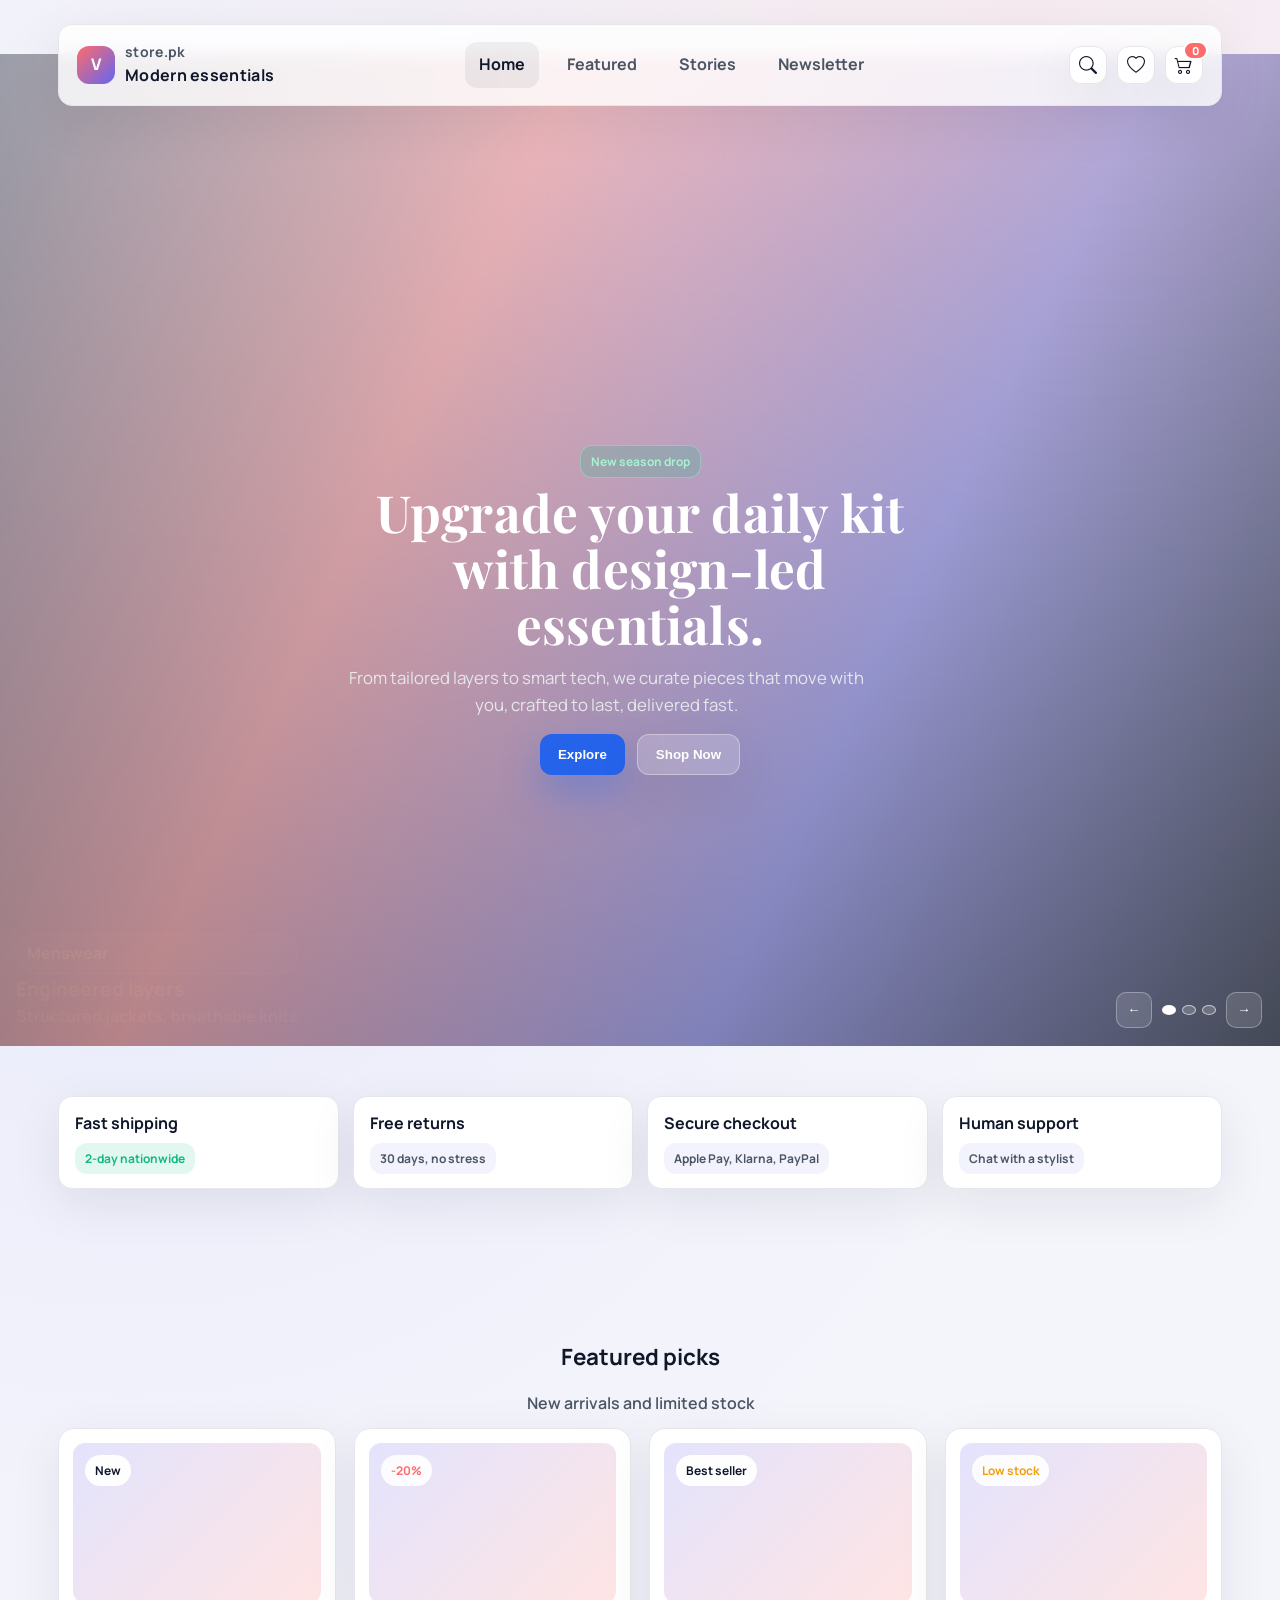
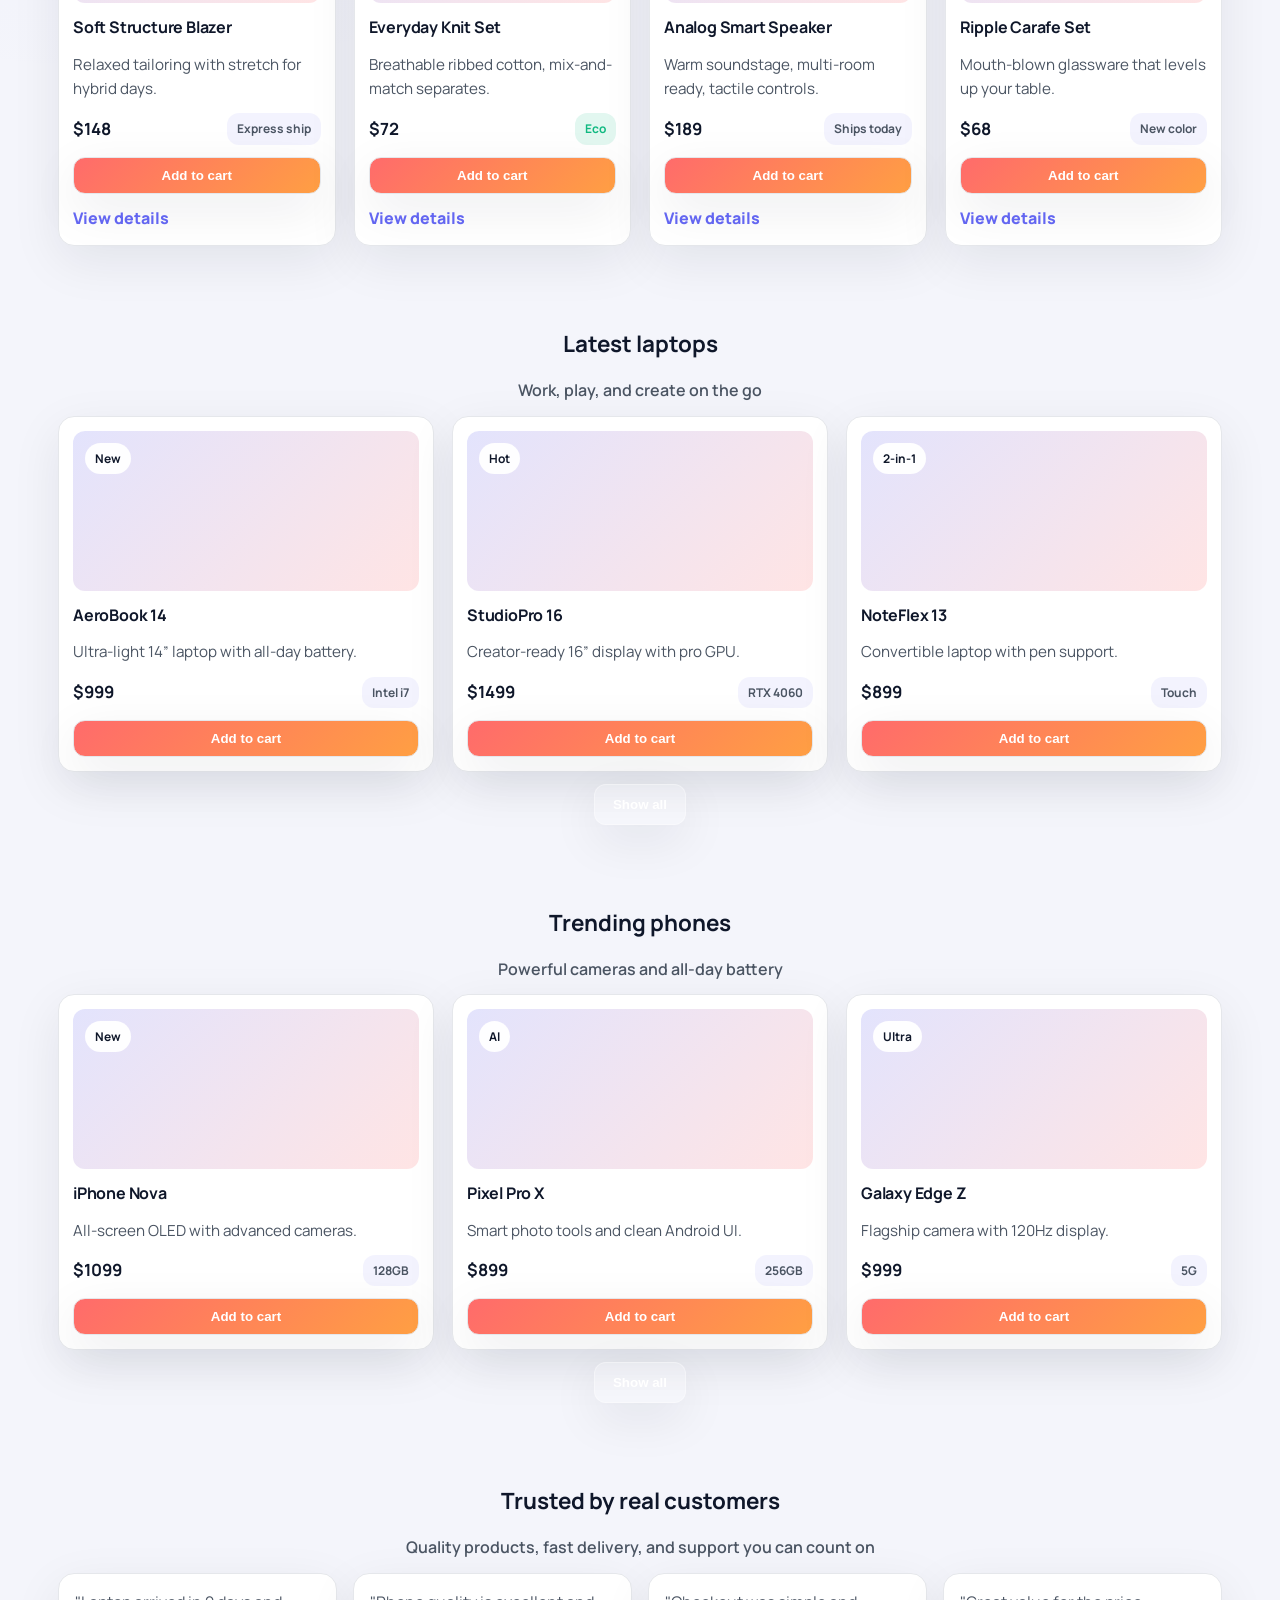
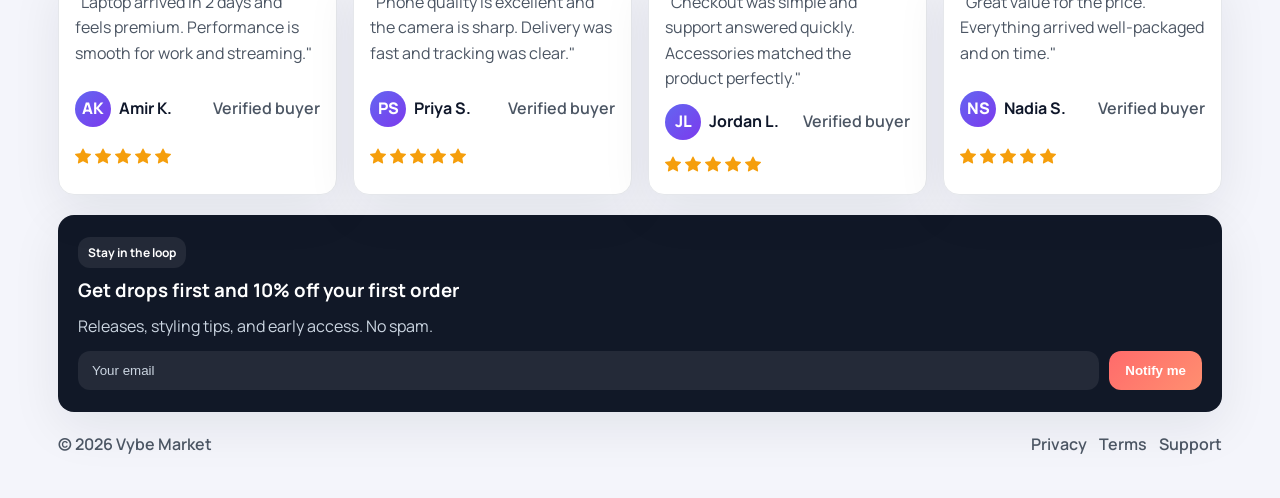
==== commit 86e62abf: "Name update" ====
--- a/index.html
+++ b/index.html
@@ -16,7 +16,7 @@
             <div class="brand">
                 <div class="brand-mark">V</div>
                 <div>
-                    <div class="brand-sub">Vybe Market</div>
+                    <div class="brand-sub">store.pk</div>
                     <div>Modern essentials</div>
                 </div>
             </div>
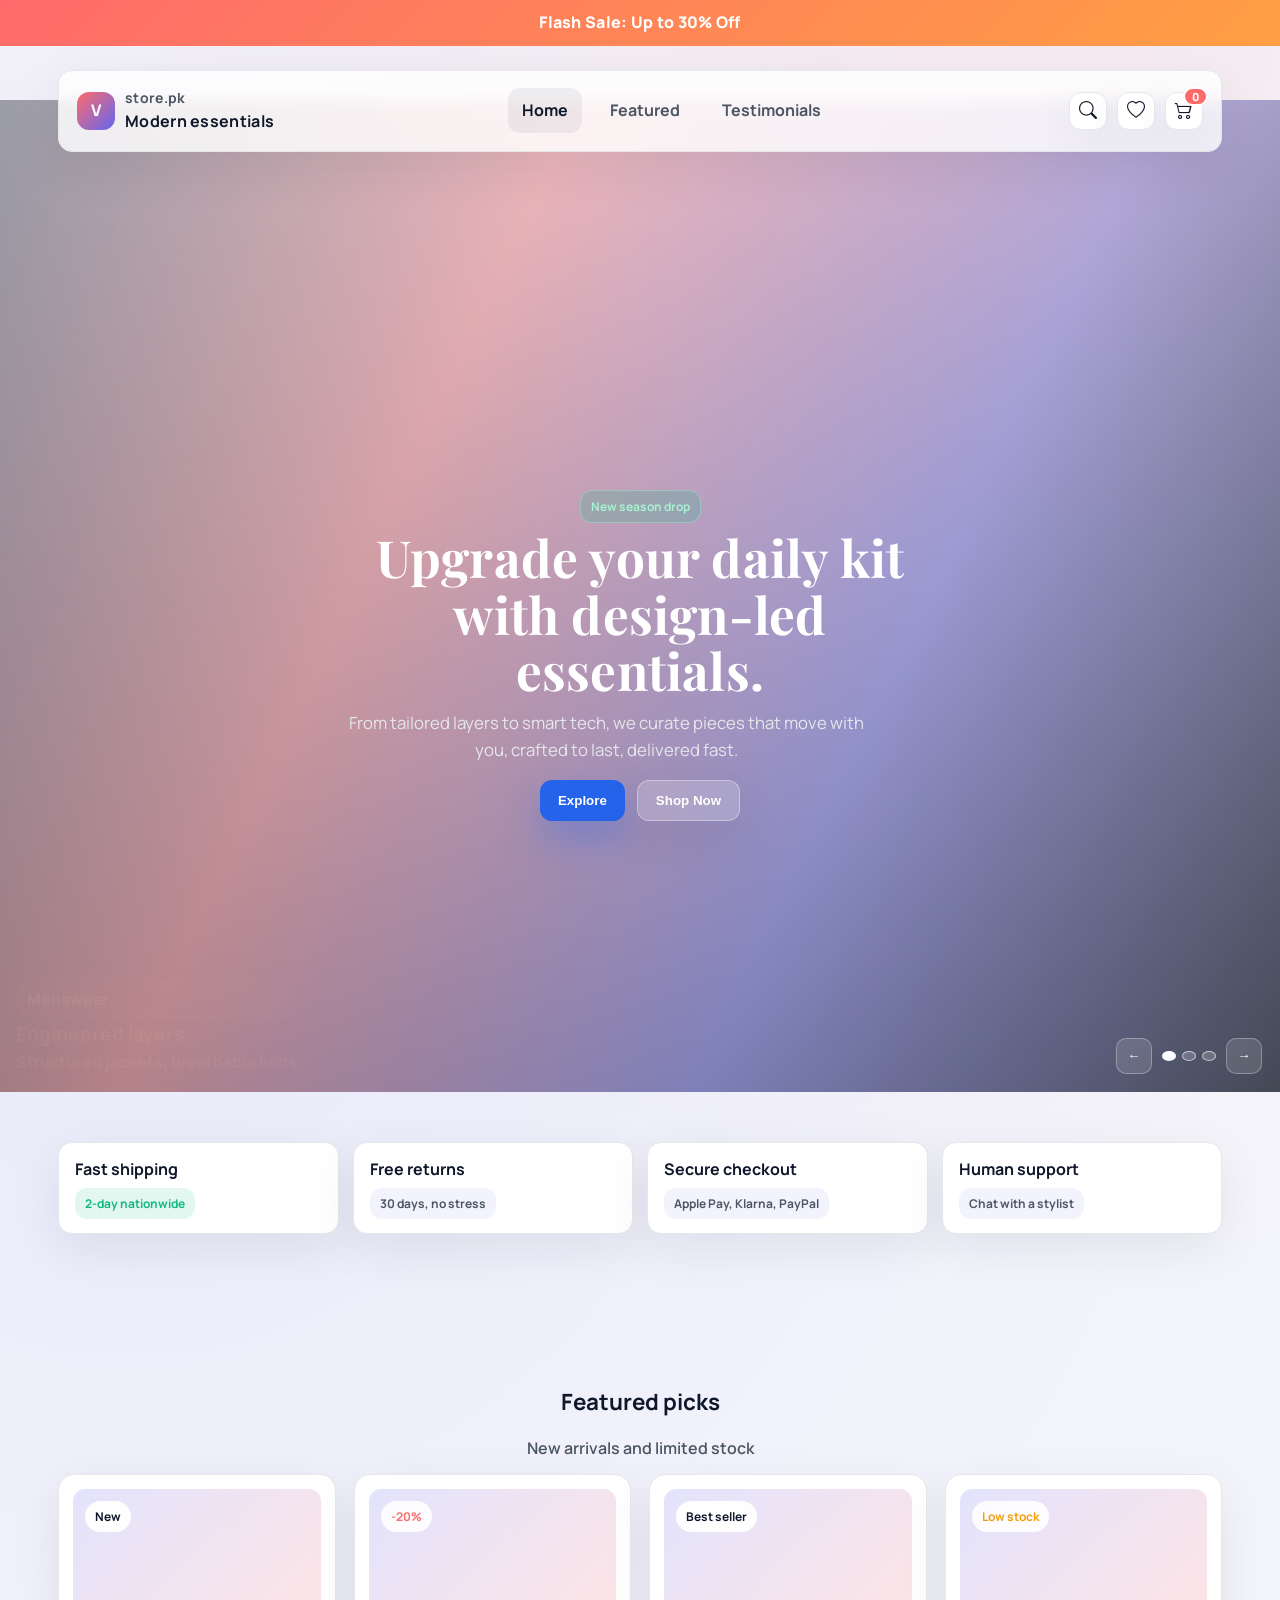
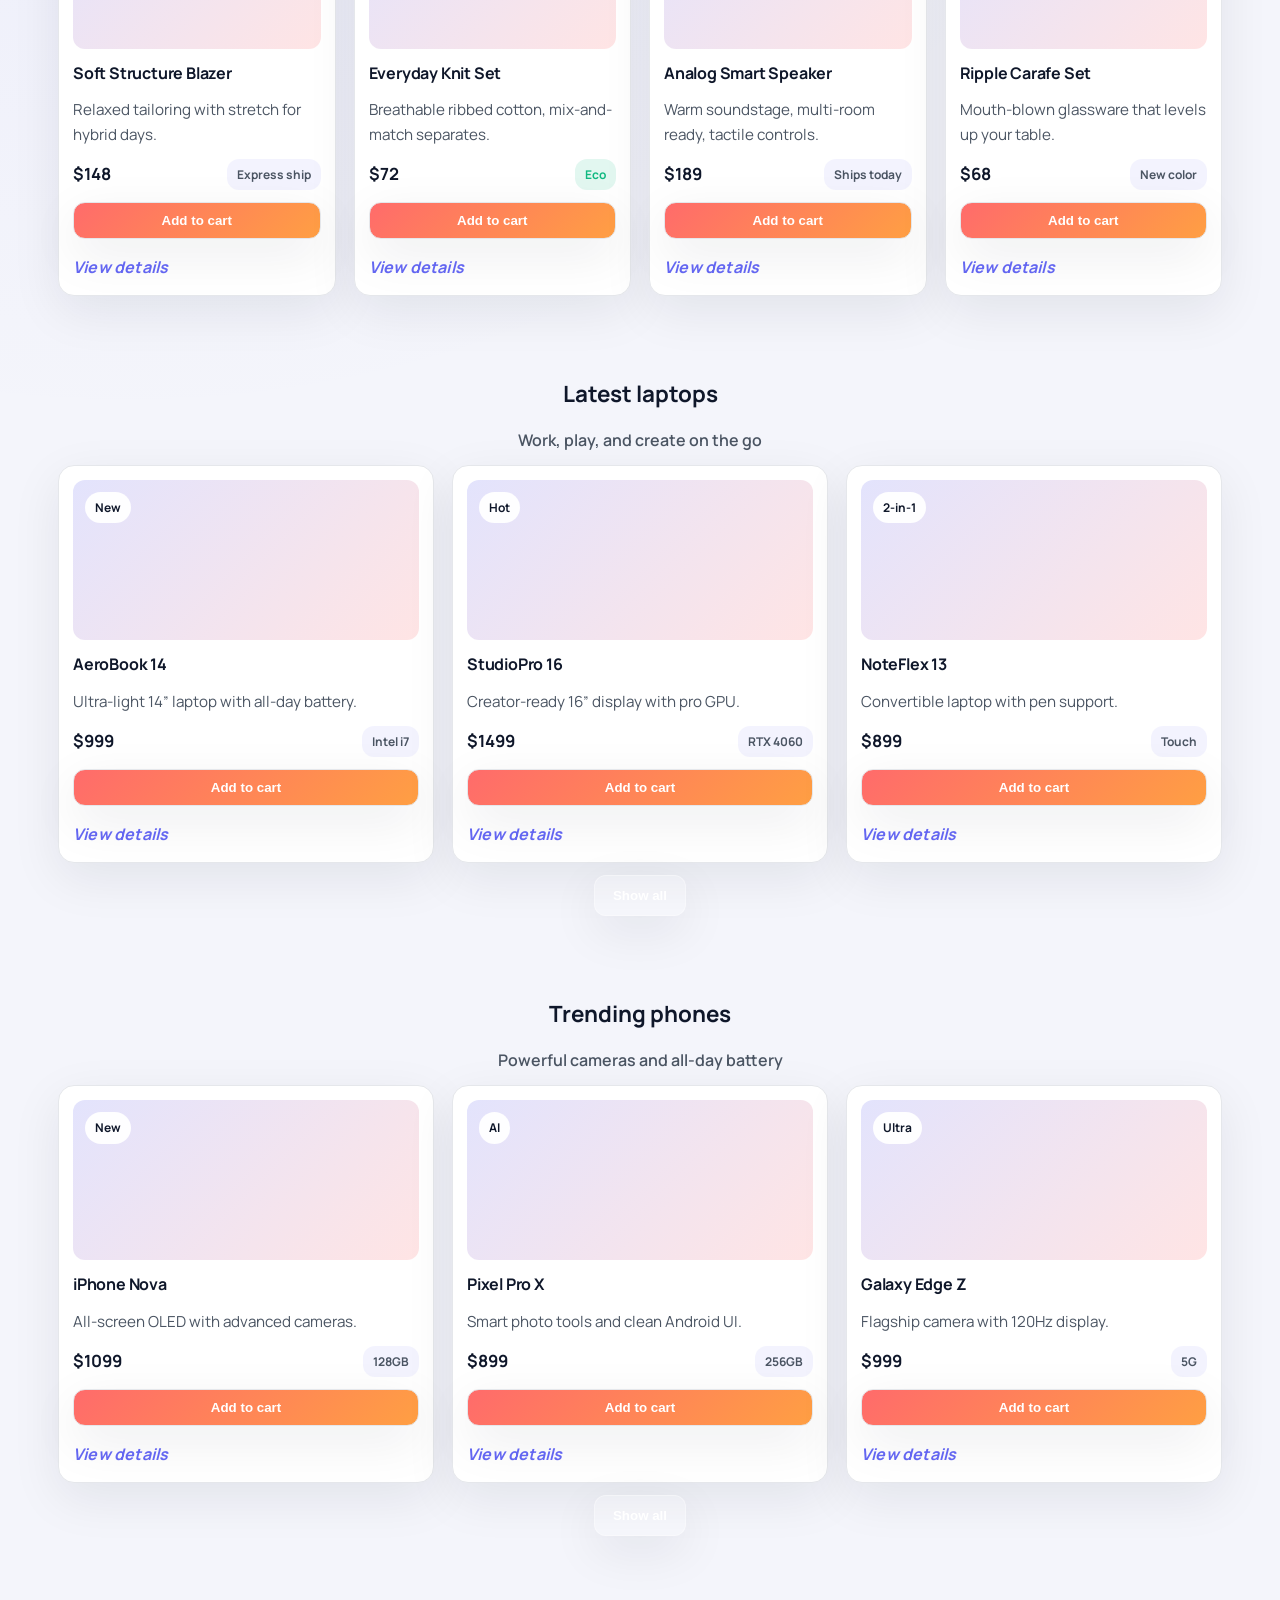
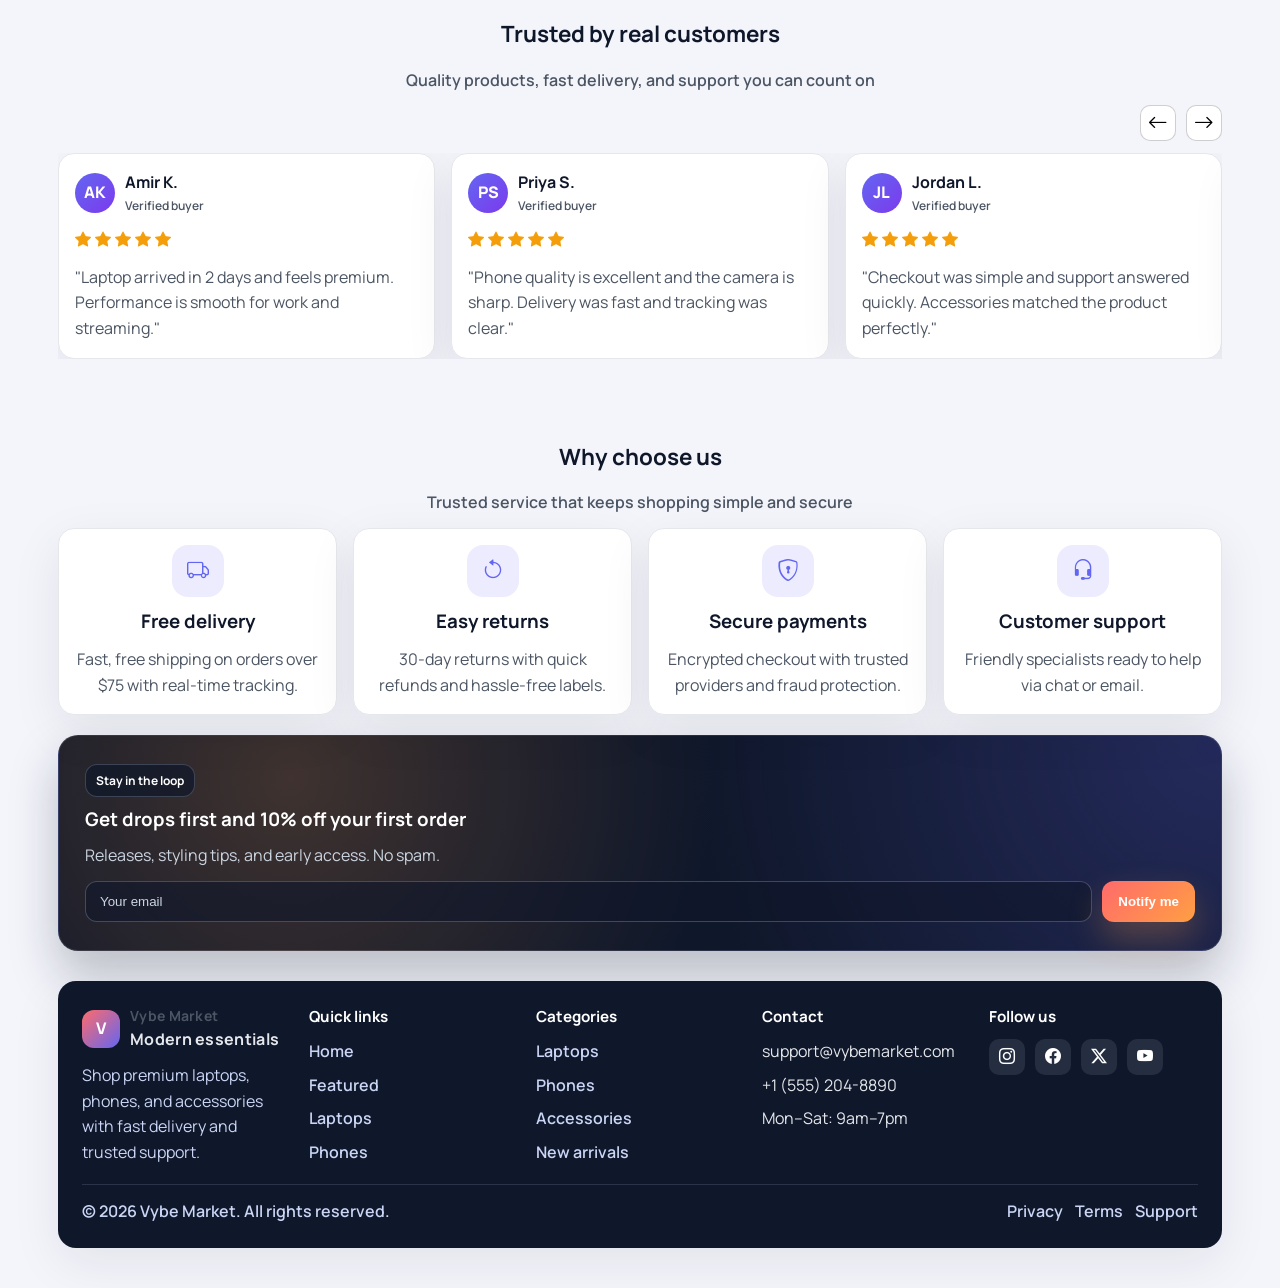
==== commit 1e39d68b: "update" ====
--- a/index.html
+++ b/index.html
@@ -11,6 +11,7 @@
     <link rel="stylesheet" href="style.css">
 </head>
 <body>
+    <div class="promo-bar">Flash Sale: Up to 30% Off</div>
     <div class="page">
         <header class="topbar">
             <div class="brand">
@@ -23,8 +24,7 @@
             <nav class="nav-links" aria-label="Primary" id="primary-nav">
                 <a href="#home" class="active">Home</a>
                 <a href="#featured">Featured</a>
-                <a href="#stories">Stories</a>
-                <a href="#cta">Newsletter</a>
+                <a href="#testimonials">Testimonials</a>
             </nav>
             <div class="actions">
                 <button class="btn-icon nav-toggle" type="button" aria-label="Toggle menu" aria-controls="primary-nav" aria-expanded="false">
@@ -145,7 +145,7 @@
                         <div class="card-actions">
                             <button class="add-cart-btn" data-product="Soft Structure Blazer" data-price="148">Add to cart</button>
                         </div>
-                        <a class="card-link" href="product-blazer.html">View details</a>
+                        <a class="card-details-link" href="product-blazer.html">View details</a>
                     </article>
                     <article class="card" data-product="Everyday Knit Set">
                         <div class="thumb"><span class="badge" style="background: rgba(255,255,255,0.9); color: var(--accent);">-20%</span></div>
@@ -155,7 +155,7 @@
                         <div class="card-actions">
                             <button class="add-cart-btn" data-product="Everyday Knit Set" data-price="72">Add to cart</button>
                         </div>
-                        <a class="card-link" href="product-knit.html">View details</a>
+                        <a class="card-details-link" href="product-knit.html">View details</a>
                     </article>
                     <article class="card" data-product="Analog Smart Speaker">
                         <div class="thumb"><span class="badge">Best seller</span></div>
@@ -165,7 +165,7 @@
                         <div class="card-actions">
                             <button class="add-cart-btn" data-product="Analog Smart Speaker" data-price="189">Add to cart</button>
                         </div>
-                        <a class="card-link" href="product-speaker.html">View details</a>
+                        <a class="card-details-link" href="product-speaker.html">View details</a>
                     </article>
                     <article class="card" data-product="Ripple Carafe Set">
                         <div class="thumb"><span class="badge" style="background: rgba(255,255,255,0.9); color: var(--warning);">Low stock</span></div>
@@ -175,7 +175,7 @@
                         <div class="card-actions">
                             <button class="add-cart-btn" data-product="Ripple Carafe Set" data-price="68">Add to cart</button>
                         </div>
-                        <a class="card-link" href="product-carafe.html">View details</a>
+                        <a class="card-details-link" href="product-carafe.html">View details</a>
                     </article>
                 </div>
             </section>
@@ -195,6 +195,7 @@
                         <div class="card-actions">
                             <button class="add-cart-btn" data-product="AeroBook 14" data-price="999">Add to cart</button>
                         </div>
+                        <a class="card-details-link" href="product.html">View details</a>
                     </article>
                     <article class="card" data-product="StudioPro 16">
                         <div class="thumb"><span class="badge">Hot</span></div>
@@ -204,6 +205,7 @@
                         <div class="card-actions">
                             <button class="add-cart-btn" data-product="StudioPro 16" data-price="1499">Add to cart</button>
                         </div>
+                        <a class="card-details-link" href="product.html">View details</a>
                     </article>
                     <article class="card" data-product="NoteFlex 13">
                         <div class="thumb"><span class="badge">2-in-1</span></div>
@@ -213,6 +215,7 @@
                         <div class="card-actions">
                             <button class="add-cart-btn" data-product="NoteFlex 13" data-price="899">Add to cart</button>
                         </div>
+                        <a class="card-details-link" href="product.html">View details</a>
                     </article>
                     <article class="card hidden" data-product="Titan X15" data-extra="true">
                         <div class="thumb"><span class="badge">Pro</span></div>
@@ -222,6 +225,7 @@
                         <div class="card-actions">
                             <button class="add-cart-btn" data-product="Titan X15" data-price="1799">Add to cart</button>
                         </div>
+                        <a class="card-details-link" href="product.html">View details</a>
                     </article>
                     <article class="card hidden" data-product="SwiftAir 15" data-extra="true">
                         <div class="thumb"><span class="badge">Slim</span></div>
@@ -231,6 +235,7 @@
                         <div class="card-actions">
                             <button class="add-cart-btn" data-product="SwiftAir 15" data-price="1099">Add to cart</button>
                         </div>
+                        <a class="card-details-link" href="product.html">View details</a>
                     </article>
                     <article class="card hidden" data-product="CloudBook 13" data-extra="true">
                         <div class="thumb"><span class="badge">Quiet</span></div>
@@ -240,6 +245,7 @@
                         <div class="card-actions">
                             <button class="add-cart-btn" data-product="CloudBook 13" data-price="849">Add to cart</button>
                         </div>
+                        <a class="card-details-link" href="product.html">View details</a>
                     </article>
                     <article class="card hidden" data-product="ForgeBook 17" data-extra="true">
                         <div class="thumb"><span class="badge">Gaming</span></div>
@@ -249,6 +255,7 @@
                         <div class="card-actions">
                             <button class="add-cart-btn" data-product="ForgeBook 17" data-price="1899">Add to cart</button>
                         </div>
+                        <a class="card-details-link" href="product.html">View details</a>
                     </article>
                 </div>
                 <div class="section-actions">
@@ -270,6 +277,7 @@
                         <div class="card-actions">
                             <button class="add-cart-btn" data-product="iPhone Nova" data-price="1099">Add to cart</button>
                         </div>
+                        <a class="card-details-link" href="product.html">View details</a>
                     </article>
                     <article class="card" data-product="Pixel Pro X">
                         <div class="thumb"><span class="badge">AI</span></div>
@@ -279,6 +287,7 @@
                         <div class="card-actions">
                             <button class="add-cart-btn" data-product="Pixel Pro X" data-price="899">Add to cart</button>
                         </div>
+                        <a class="card-details-link" href="product.html">View details</a>
                     </article>
                     <article class="card" data-product="Galaxy Edge Z">
                         <div class="thumb"><span class="badge">Ultra</span></div>
@@ -288,6 +297,7 @@
                         <div class="card-actions">
                             <button class="add-cart-btn" data-product="Galaxy Edge Z" data-price="999">Add to cart</button>
                         </div>
+                        <a class="card-details-link" href="product.html">View details</a>
                     </article>
                     <article class="card hidden" data-product="iPhone Mini Air" data-extra="true">
                         <div class="thumb"><span class="badge">Compact</span></div>
@@ -297,6 +307,7 @@
                         <div class="card-actions">
                             <button class="add-cart-btn" data-product="iPhone Mini Air" data-price="699">Add to cart</button>
                         </div>
+                        <a class="card-details-link" href="product.html">View details</a>
                     </article>
                     <article class="card hidden" data-product="OnePlus Wave" data-extra="true">
                         <div class="thumb"><span class="badge">Fast</span></div>
@@ -306,6 +317,7 @@
                         <div class="card-actions">
                             <button class="add-cart-btn" data-product="OnePlus Wave" data-price="799">Add to cart</button>
                         </div>
+                        <a class="card-details-link" href="product.html">View details</a>
                     </article>
                     <article class="card hidden" data-product="iPhone Max Ultra" data-extra="true">
                         <div class="thumb"><span class="badge">Pro</span></div>
@@ -315,6 +327,7 @@
                         <div class="card-actions">
                             <button class="add-cart-btn" data-product="iPhone Max Ultra" data-price="1299">Add to cart</button>
                         </div>
+                        <a class="card-details-link" href="product.html">View details</a>
                     </article>
                     <article class="card hidden" data-product="ZenPhone Lumen" data-extra="true">
                         <div class="thumb"><span class="badge">Bright</span></div>
@@ -324,6 +337,7 @@
                         <div class="card-actions">
                             <button class="add-cart-btn" data-product="ZenPhone Lumen" data-price="749">Add to cart</button>
                         </div>
+                        <a class="card-details-link" href="product.html">View details</a>
                     </article>
                 </div>
                 <div class="section-actions">
@@ -336,74 +350,147 @@
                     <h2>Trusted by real customers</h2>
                     <span>Quality products, fast delivery, and support you can count on</span>
                 </div>
-                <div class="testimonial-grid">
-                    <article class="testimonial-card">
-                        <p>"Laptop arrived in 2 days and feels premium. Performance is smooth for work and streaming."</p>
-                        <div class="testimonial-meta">
-                            <div class="testimonial-user">
+                <div class="testimonial-controls">
+                    <button class="nav-btn testimonial-nav" data-dir="prev" aria-label="Scroll testimonials left">
+                        <i class="bi bi-arrow-left"></i>
+                    </button>
+                    <button class="nav-btn testimonial-nav" data-dir="next" aria-label="Scroll testimonials right">
+                        <i class="bi bi-arrow-right"></i>
+                    </button>
+                </div>
+                <div class="testimonial-viewport" id="testimonial-viewport">
+                    <div class="testimonial-track">
+                        <article class="testimonial-card">
+                            <div class="testimonial-top">
                                 <div class="testimonial-avatar">AK</div>
-                                <strong>Amir K.</strong>
-                            </div>
-                            <span>Verified buyer</span>
-                        </div>
-                        <div class="testimonial-stars" aria-label="5 star rating">
-                            <i class="bi bi-star-fill"></i>
-                            <i class="bi bi-star-fill"></i>
-                            <i class="bi bi-star-fill"></i>
-                            <i class="bi bi-star-fill"></i>
-                            <i class="bi bi-star-fill"></i>
-                        </div>
-                    </article>
-                    <article class="testimonial-card">
-                        <p>"Phone quality is excellent and the camera is sharp. Delivery was fast and tracking was clear."</p>
-                        <div class="testimonial-meta">
-                            <div class="testimonial-user">
+                                <div>
+                                    <h3>Amir K.</h3>
+                                    <span>Verified buyer</span>
+                                </div>
+                            </div>
+                            <div class="testimonial-stars" aria-label="5 star rating">
+                                <i class="bi bi-star-fill"></i>
+                                <i class="bi bi-star-fill"></i>
+                                <i class="bi bi-star-fill"></i>
+                                <i class="bi bi-star-fill"></i>
+                                <i class="bi bi-star-fill"></i>
+                            </div>
+                            <p>"Laptop arrived in 2 days and feels premium. Performance is smooth for work and streaming."</p>
+                        </article>
+                        <article class="testimonial-card">
+                            <div class="testimonial-top">
                                 <div class="testimonial-avatar">PS</div>
-                                <strong>Priya S.</strong>
-                            </div>
-                            <span>Verified buyer</span>
-                        </div>
-                        <div class="testimonial-stars" aria-label="5 star rating">
-                            <i class="bi bi-star-fill"></i>
-                            <i class="bi bi-star-fill"></i>
-                            <i class="bi bi-star-fill"></i>
-                            <i class="bi bi-star-fill"></i>
-                            <i class="bi bi-star-fill"></i>
-                        </div>
-                    </article>
-                    <article class="testimonial-card">
-                        <p>"Checkout was simple and support answered quickly. Accessories matched the product perfectly."</p>
-                        <div class="testimonial-meta">
-                            <div class="testimonial-user">
+                                <div>
+                                    <h3>Priya S.</h3>
+                                    <span>Verified buyer</span>
+                                </div>
+                            </div>
+                            <div class="testimonial-stars" aria-label="5 star rating">
+                                <i class="bi bi-star-fill"></i>
+                                <i class="bi bi-star-fill"></i>
+                                <i class="bi bi-star-fill"></i>
+                                <i class="bi bi-star-fill"></i>
+                                <i class="bi bi-star-fill"></i>
+                            </div>
+                            <p>"Phone quality is excellent and the camera is sharp. Delivery was fast and tracking was clear."</p>
+                        </article>
+                        <article class="testimonial-card">
+                            <div class="testimonial-top">
                                 <div class="testimonial-avatar">JL</div>
-                                <strong>Jordan L.</strong>
-                            </div>
-                            <span>Verified buyer</span>
-                        </div>
-                        <div class="testimonial-stars" aria-label="5 star rating">
-                            <i class="bi bi-star-fill"></i>
-                            <i class="bi bi-star-fill"></i>
-                            <i class="bi bi-star-fill"></i>
-                            <i class="bi bi-star-fill"></i>
-                            <i class="bi bi-star-fill"></i>
-                        </div>
-                    </article>
-                    <article class="testimonial-card">
-                        <p>"Great value for the price. Everything arrived well-packaged and on time."</p>
-                        <div class="testimonial-meta">
-                            <div class="testimonial-user">
+                                <div>
+                                    <h3>Jordan L.</h3>
+                                    <span>Verified buyer</span>
+                                </div>
+                            </div>
+                            <div class="testimonial-stars" aria-label="5 star rating">
+                                <i class="bi bi-star-fill"></i>
+                                <i class="bi bi-star-fill"></i>
+                                <i class="bi bi-star-fill"></i>
+                                <i class="bi bi-star-fill"></i>
+                                <i class="bi bi-star-fill"></i>
+                            </div>
+                            <p>"Checkout was simple and support answered quickly. Accessories matched the product perfectly."</p>
+                        </article>
+                        <article class="testimonial-card">
+                            <div class="testimonial-top">
                                 <div class="testimonial-avatar">NS</div>
-                                <strong>Nadia S.</strong>
-                            </div>
-                            <span>Verified buyer</span>
-                        </div>
-                        <div class="testimonial-stars" aria-label="5 star rating">
-                            <i class="bi bi-star-fill"></i>
-                            <i class="bi bi-star-fill"></i>
-                            <i class="bi bi-star-fill"></i>
-                            <i class="bi bi-star-fill"></i>
-                            <i class="bi bi-star-fill"></i>
-                        </div>
+                                <div>
+                                    <h3>Nadia S.</h3>
+                                    <span>Verified buyer</span>
+                                </div>
+                            </div>
+                            <div class="testimonial-stars" aria-label="5 star rating">
+                                <i class="bi bi-star-fill"></i>
+                                <i class="bi bi-star-fill"></i>
+                                <i class="bi bi-star-fill"></i>
+                                <i class="bi bi-star-fill"></i>
+                                <i class="bi bi-star-fill"></i>
+                            </div>
+                            <p>"Great value for the price. Everything arrived well-packaged and on time."</p>
+                        </article>
+                        <article class="testimonial-card">
+                            <div class="testimonial-top">
+                                <div class="testimonial-avatar">RM</div>
+                                <div>
+                                    <h3>Rhea M.</h3>
+                                    <span>Verified buyer</span>
+                                </div>
+                            </div>
+                            <div class="testimonial-stars" aria-label="5 star rating">
+                                <i class="bi bi-star-fill"></i>
+                                <i class="bi bi-star-fill"></i>
+                                <i class="bi bi-star-fill"></i>
+                                <i class="bi bi-star-fill"></i>
+                                <i class="bi bi-star-fill"></i>
+                            </div>
+                            <p>"Packaging was secure and the phone feels top-tier. Easy return process too."</p>
+                        </article>
+                        <article class="testimonial-card">
+                            <div class="testimonial-top">
+                                <div class="testimonial-avatar">DG</div>
+                                <div>
+                                    <h3>Diego G.</h3>
+                                    <span>Verified buyer</span>
+                                </div>
+                            </div>
+                            <div class="testimonial-stars" aria-label="5 star rating">
+                                <i class="bi bi-star-fill"></i>
+                                <i class="bi bi-star-fill"></i>
+                                <i class="bi bi-star-fill"></i>
+                                <i class="bi bi-star-fill"></i>
+                                <i class="bi bi-star-fill"></i>
+                            </div>
+                            <p>"Fast delivery and the laptop runs cool even under heavy use. Highly recommend."</p>
+                        </article>
+                    </div>
+                </div>
+            </section>
+
+            <section class="trust" id="trust">
+                <div class="section-head centered">
+                    <h2>Why choose us</h2>
+                    <span>Trusted service that keeps shopping simple and secure</span>
+                </div>
+                <div class="trust-grid">
+                    <article class="trust-card">
+                        <div class="trust-icon"><i class="bi bi-truck"></i></div>
+                        <h3>Free delivery</h3>
+                        <p>Fast, free shipping on orders over $75 with real-time tracking.</p>
+                    </article>
+                    <article class="trust-card">
+                        <div class="trust-icon"><i class="bi bi-arrow-counterclockwise"></i></div>
+                        <h3>Easy returns</h3>
+                        <p>30-day returns with quick refunds and hassle-free labels.</p>
+                    </article>
+                    <article class="trust-card">
+                        <div class="trust-icon"><i class="bi bi-shield-lock"></i></div>
+                        <h3>Secure payments</h3>
+                        <p>Encrypted checkout with trusted providers and fraud protection.</p>
+                    </article>
+                    <article class="trust-card">
+                        <div class="trust-icon"><i class="bi bi-headset"></i></div>
+                        <h3>Customer support</h3>
+                        <p>Friendly specialists ready to help via chat or email.</p>
                     </article>
                 </div>
             </section>
@@ -421,12 +508,61 @@
             </section>
         </main>
 
-        <footer>
-            <div>&copy; 2026 Vybe Market</div>
-            <div class="footer-links">
-                <span>Privacy</span>
-                <span>Terms</span>
-                <span>Support</span>
+        <footer class="site-footer">
+            <div class="footer-grid">
+                <div class="footer-brand">
+                    <div class="brand">
+                        <div class="brand-mark">V</div>
+                        <div>
+                            <div class="brand-sub">Vybe Market</div>
+                            <div>Modern essentials</div>
+                        </div>
+                    </div>
+                    <p>Shop premium laptops, phones, and accessories with fast delivery and trusted support.</p>
+                </div>
+                <div>
+                    <h4>Quick links</h4>
+                    <ul>
+                        <li><a href="#home">Home</a></li>
+                        <li><a href="#featured">Featured</a></li>
+                        <li><a href="#laptops">Laptops</a></li>
+                        <li><a href="#phones">Phones</a></li>
+                    </ul>
+                </div>
+                <div>
+                    <h4>Categories</h4>
+                    <ul>
+                        <li><a href="#laptops">Laptops</a></li>
+                        <li><a href="#phones">Phones</a></li>
+                        <li><a href="#featured">Accessories</a></li>
+                        <li><a href="#featured">New arrivals</a></li>
+                    </ul>
+                </div>
+                <div>
+                    <h4>Contact</h4>
+                    <ul>
+                        <li>support@vybemarket.com</li>
+                        <li>+1 (555) 204-8890</li>
+                        <li>Mon–Sat: 9am–7pm</li>
+                    </ul>
+                </div>
+                <div>
+                    <h4>Follow us</h4>
+                    <div class="footer-social">
+                        <a href="#" aria-label="Instagram"><i class="bi bi-instagram"></i></a>
+                        <a href="#" aria-label="Facebook"><i class="bi bi-facebook"></i></a>
+                        <a href="#" aria-label="X"><i class="bi bi-twitter-x"></i></a>
+                        <a href="#" aria-label="YouTube"><i class="bi bi-youtube"></i></a>
+                    </div>
+                </div>
+            </div>
+            <div class="footer-bottom">
+                <span>&copy; 2026 Vybe Market. All rights reserved.</span>
+                <div class="footer-links">
+                    <a href="#">Privacy</a>
+                    <a href="#">Terms</a>
+                    <a href="#">Support</a>
+                </div>
             </div>
         </footer>
     </div>
@@ -662,6 +798,28 @@
                 });
             });
         })();
+
+        (function() {
+            var viewport = document.getElementById('testimonial-viewport');
+            var track = viewport ? viewport.querySelector('.testimonial-track') : null;
+            if (!viewport || !track) return;
+
+            function scrollByCards(dir) {
+                var card = track.querySelector('.testimonial-card');
+                if (!card) return;
+                var gap = 16;
+                var amount = card.getBoundingClientRect().width + gap;
+                viewport.scrollBy({ left: dir * amount, behavior: 'smooth' });
+            }
+
+            document.querySelectorAll('.testimonial-nav').forEach(function(btn) {
+                btn.addEventListener('click', function() {
+                    var dir = btn.dataset.dir === 'next' ? 1 : -1;
+                    scrollByCards(dir);
+                });
+            });
+        })();
+
     </script>
 </body>
 </html>
--- a/style.css
+++ b/style.css
@@ -22,6 +22,16 @@
     color: var(--ink);
     line-height: 1.6;
     min-height: 100vh;
+}
+
+.promo-bar {
+    width: 100%;
+    text-align: center;
+    padding: 10px 16px;
+    font-weight: 800;
+    letter-spacing: 0.3px;
+    color: #fff;
+    background: linear-gradient(135deg, var(--accent), #ff9f43);
 }
 
 .page {
@@ -169,15 +179,29 @@
 .featured-section { margin-top: 20px; padding: 10px 0 20px; }
 .section-actions { display: flex; justify-content: center; margin-top: 12px; }
 .testimonials { margin-top: 20px; padding: 10px 0 20px; }
-.testimonial-grid { display: grid; grid-template-columns: repeat(auto-fit, minmax(220px, 1fr)); gap: 16px; }
-.testimonial-card { background: var(--card); border-radius: 16px; padding: 16px; border: 1px solid var(--line); box-shadow: var(--shadow); display: grid; gap: 12px; }
+.testimonial-controls { display: flex; justify-content: flex-end; gap: 10px; margin-bottom: 12px; }
+.testimonial-viewport { overflow-x: auto; scroll-behavior: smooth; position: relative; }
+.testimonial-track { display: flex; gap: 16px; transition: transform 0.3s ease; }
+.testimonial-controls.bottom { justify-content: center; margin-top: 12px; }
+.testimonial-controls .nav-btn { width: 36px; height: 36px; background: #ffffff; border: 1px solid rgb(97, 97, 96,0.3); }
+.testimonial-controls .nav-btn i { font-size: 20px; color: #000000;background-color: no; }
+.testimonial-card {
+    flex: 0 0 calc((100% - 32px) / 3);
+    background: var(--card);
+    border-radius: 16px;
+    padding: 16px;
+    border: 1px solid var(--line);
+    box-shadow: var(--shadow);
+    display: grid;
+    gap: 12px;
+}
+.testimonial-card h3 { margin: 0; font-size: 1rem; }
 .testimonial-card p { margin: 0; color: var(--muted); }
-.testimonial-meta { display: flex; justify-content: space-between; align-items: center; font-weight: 700; }
-.testimonial-meta span { color: var(--muted); font-weight: 600; }
-.testimonial-user { display: inline-flex; align-items: center; gap: 8px; }
+.testimonial-top { display: flex; align-items: center; gap: 10px; }
+.testimonial-top span { color: var(--muted); font-weight: 600; font-size: 12px; display: block; }
 .testimonial-avatar {
-    width: 36px;
-    height: 36px;
+    width: 40px;
+    height: 40px;
     border-radius: 50%;
     display: grid;
     place-items: center;
@@ -186,6 +210,13 @@
     background: linear-gradient(135deg, var(--accent-2), #7c3aed);
 }
 .testimonial-stars { display: flex; gap: 4px; color: #f59e0b; }
+
+.trust { margin-top: 20px; padding: 10px 0 20px; }
+.trust-grid { display: grid; grid-template-columns: repeat(auto-fit, minmax(220px, 1fr)); gap: 16px; }
+.trust-card { background: var(--card); border-radius: 16px; padding: 16px; border: 1px solid var(--line); box-shadow: var(--shadow); display: grid; gap: 10px; text-align: center; }
+.trust-card h3 { margin: 0; }
+.trust-card p { margin: 0; color: var(--muted); }
+.trust-icon { width: 52px; height: 52px; border-radius: 16px; display: grid; place-items: center; margin: 0 auto; background: rgba(99,102,241,0.12); color: var(--accent-2); font-size: 22px; }
 .show-all {
     background: var(--accent);
     color: #fff;
@@ -216,20 +247,60 @@
 .card .card-actions { display: flex; justify-content: flex-start; }
 .card .add-cart-btn { padding: 10px 14px; border-radius: 12px; border: 1px solid var(--line); background: linear-gradient(135deg, var(--accent), #ff9f43); color: #fff; font-weight: 800; cursor: pointer; box-shadow: var(--shadow); transition: transform 0.15s ease, box-shadow 0.2s ease; width: 100%; text-align: center; }
 .card .add-cart-btn:hover { transform: translateY(-2px); box-shadow: 0 18px 32px rgba(255,107,107,0.24); }
-.card .card-link { text-decoration: none; font-weight: 800; color: var(--accent-2); }
-.card .card-link:hover { text-decoration: underline; }
+.card-details-link {
+    display: inline-flex;
+    align-items: center;
+    gap: 6px;
+    margin-top: 4px;
+    text-decoration: none;
+    color: var(--accent-2);
+    font-weight: 700;
+    font-family: 'Playfair Display', 'Manrope', serif;
+    font-style: italic;
+    letter-spacing: 0.2px;
+}
+.card-details-link:hover { text-decoration: underline; }
 .search-no-results { margin-top: 10px; padding: 12px; border-radius: 12px; background: #f8fafc; border: 1px solid var(--line); color: var(--muted); font-weight: 700; display: none; }
 
 .features { display: grid; grid-template-columns: repeat(auto-fit, minmax(200px, 1fr)); gap: 14px; margin: 26px 0; }
 .feature { padding: 14px 16px; border-radius: 14px; background: var(--card); border: 1px solid var(--line); box-shadow: var(--shadow); }
 .feature strong { display: block; margin-bottom: 6px; }
 
-.cta { padding: 22px 20px; border-radius: 16px; background: #111827; color: #e5e7eb; display: grid; gap: 12px; box-shadow: var(--shadow); }
+.cta {
+    padding: 28px 26px;
+    border-radius: 20px;
+    background:
+        radial-gradient(circle at top right, rgba(99,102,241,0.25), transparent 45%),
+        radial-gradient(circle at 20% 20%, rgba(255,159,67,0.2), transparent 45%),
+        #0f172a;
+    color: #e5e7eb;
+    display: grid;
+    gap: 12px;
+    box-shadow: 0 24px 48px rgba(15, 23, 42, 0.25);
+    border: 1px solid rgba(148,163,184,0.18);
+}
 .cta form { display: flex; gap: 10px; flex-wrap: wrap; }
-.cta input { flex: 1; min-width: 220px; padding: 12px 14px; border-radius: 12px; border: none; background: rgba(255, 255, 255, 0.08); color: #fff; }
+.cta input {
+    flex: 1;
+    min-width: 220px;
+    padding: 12px 14px;
+    border-radius: 12px;
+    border: 1px solid rgba(148,163,184,0.35);
+    background: rgba(15, 23, 42, 0.6);
+    color: #fff;
+}
 .cta input::placeholder { color: #cbd5e1; }
-.cta button { background: linear-gradient(135deg, var(--accent), #ff8f70); color: #fff; border: none; border-radius: 12px; padding: 12px 16px; font-weight: 800; cursor: pointer; }
-.pill-ghost { background: rgba(255,255,255,0.08); color:#fff; }
+.cta button {
+    background: linear-gradient(135deg, var(--accent), #ff9f43);
+    color: #fff;
+    border: none;
+    border-radius: 12px;
+    padding: 12px 16px;
+    font-weight: 800;
+    cursor: pointer;
+    box-shadow: 0 16px 34px rgba(255, 159, 67, 0.28);
+}
+.pill-ghost { background: rgba(15,23,42,0.7); color:#fff; border: 1px solid rgba(148,163,184,0.3); }
 .cta-title { margin: 8px 0; color:#fff; }
 .cta-sub { margin: 0; color:#cbd5e1; }
 
@@ -302,7 +373,16 @@
 .cart-total { display: flex; justify-content: space-between; font-weight: 800; }
 .cart-close { border: none; background: none; font-weight: 800; font-size: 16px; cursor: pointer; color: var(--muted); }
 .checkout-btn { padding: 12px 14px; border: none; border-radius: 12px; font-weight: 800; background: #2563EB; color: #fff; cursor: pointer; box-shadow: var(--shadow); }
-footer { display: flex; justify-content: space-between; align-items: center; flex-wrap: wrap; gap: 12px; margin-top: 20px; color: var(--muted); font-weight: 600; }
+.site-footer { margin-top: 30px; padding: 24px; border-radius: 18px; background: #0f172a; color: #e5e7eb; box-shadow: var(--shadow); }
+.site-footer h4 { margin: 0 0 10px; color: #fff; font-size: 0.95rem; }
+.site-footer ul { list-style: none; padding: 0; margin: 0; display: grid; gap: 8px; }
+.site-footer a { color: #cbd5f5; text-decoration: none; font-weight: 600; }
+.site-footer a:hover { color: #fff; }
+.footer-grid { display: grid; grid-template-columns: repeat(auto-fit, minmax(160px, 1fr)); gap: 18px; margin-bottom: 18px; }
+.footer-brand p { margin: 10px 0 0; color: #cbd5f5; }
+.footer-social { display: flex; gap: 10px; }
+.footer-social a { width: 36px; height: 36px; border-radius: 10px; background: rgba(148,163,184,0.16); display: grid; place-items: center; color: #fff; }
+.footer-bottom { display: flex; justify-content: space-between; align-items: center; flex-wrap: wrap; gap: 12px; border-top: 1px solid rgba(148,163,184,0.2); padding-top: 14px; color: #cbd5f5; font-weight: 600; }
 .footer-links { display: flex; gap: 12px; }
 
 @media (max-width: 640px) {
@@ -314,6 +394,7 @@
     .hero-fullbleed { margin-left: 0; margin-right: 0; width: 100%; left: 0; right: 0; }
     .search-box { width: 100%; }
     .search-box input { width: 100%; }
+    .testimonial-card { flex: 0 0 100%; }
 }
 
 @media (max-width: 900px) {
@@ -323,4 +404,5 @@
     .nav-toggle { display: grid; }
     .actions { width: 100%; gap: 8px; justify-content: flex-start; }
     .search-box { width: 100%; }
-}
+    .testimonial-card { flex: 0 0 calc((100% - 16px) / 2); }
+}
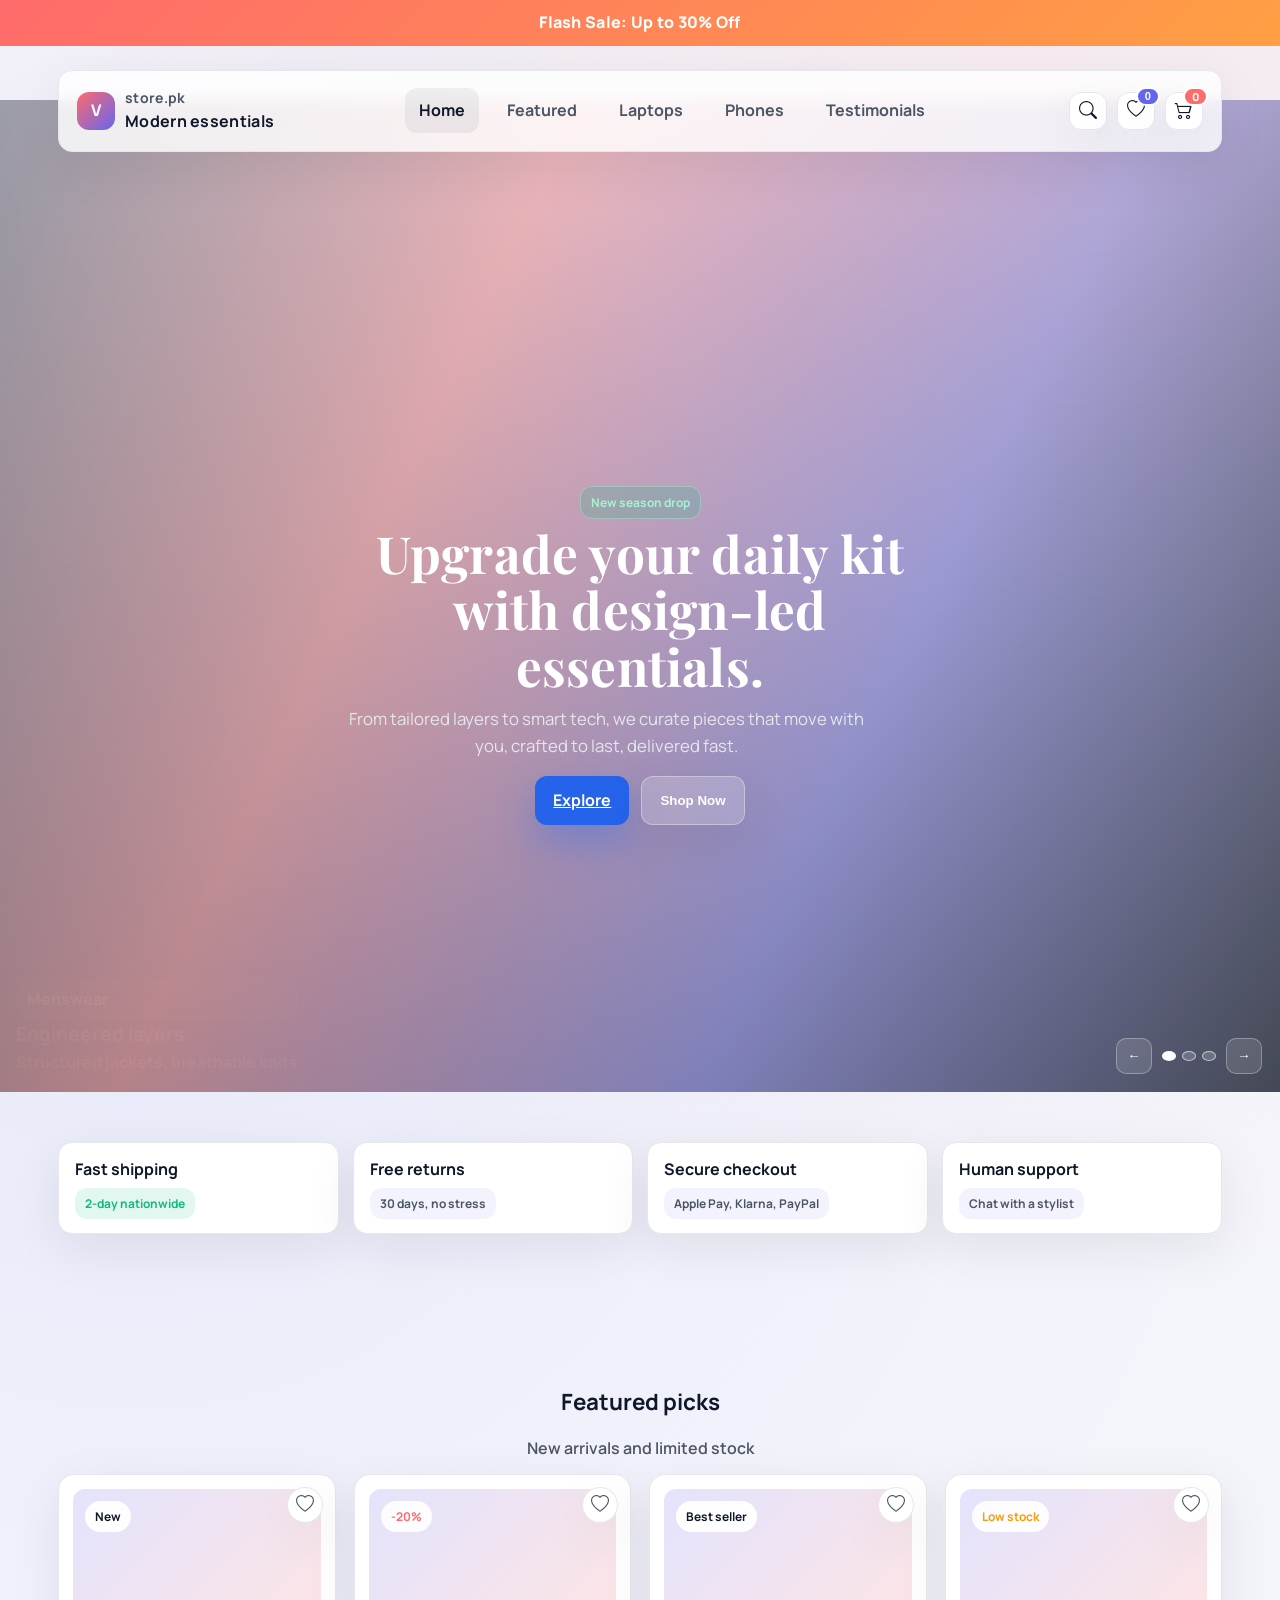
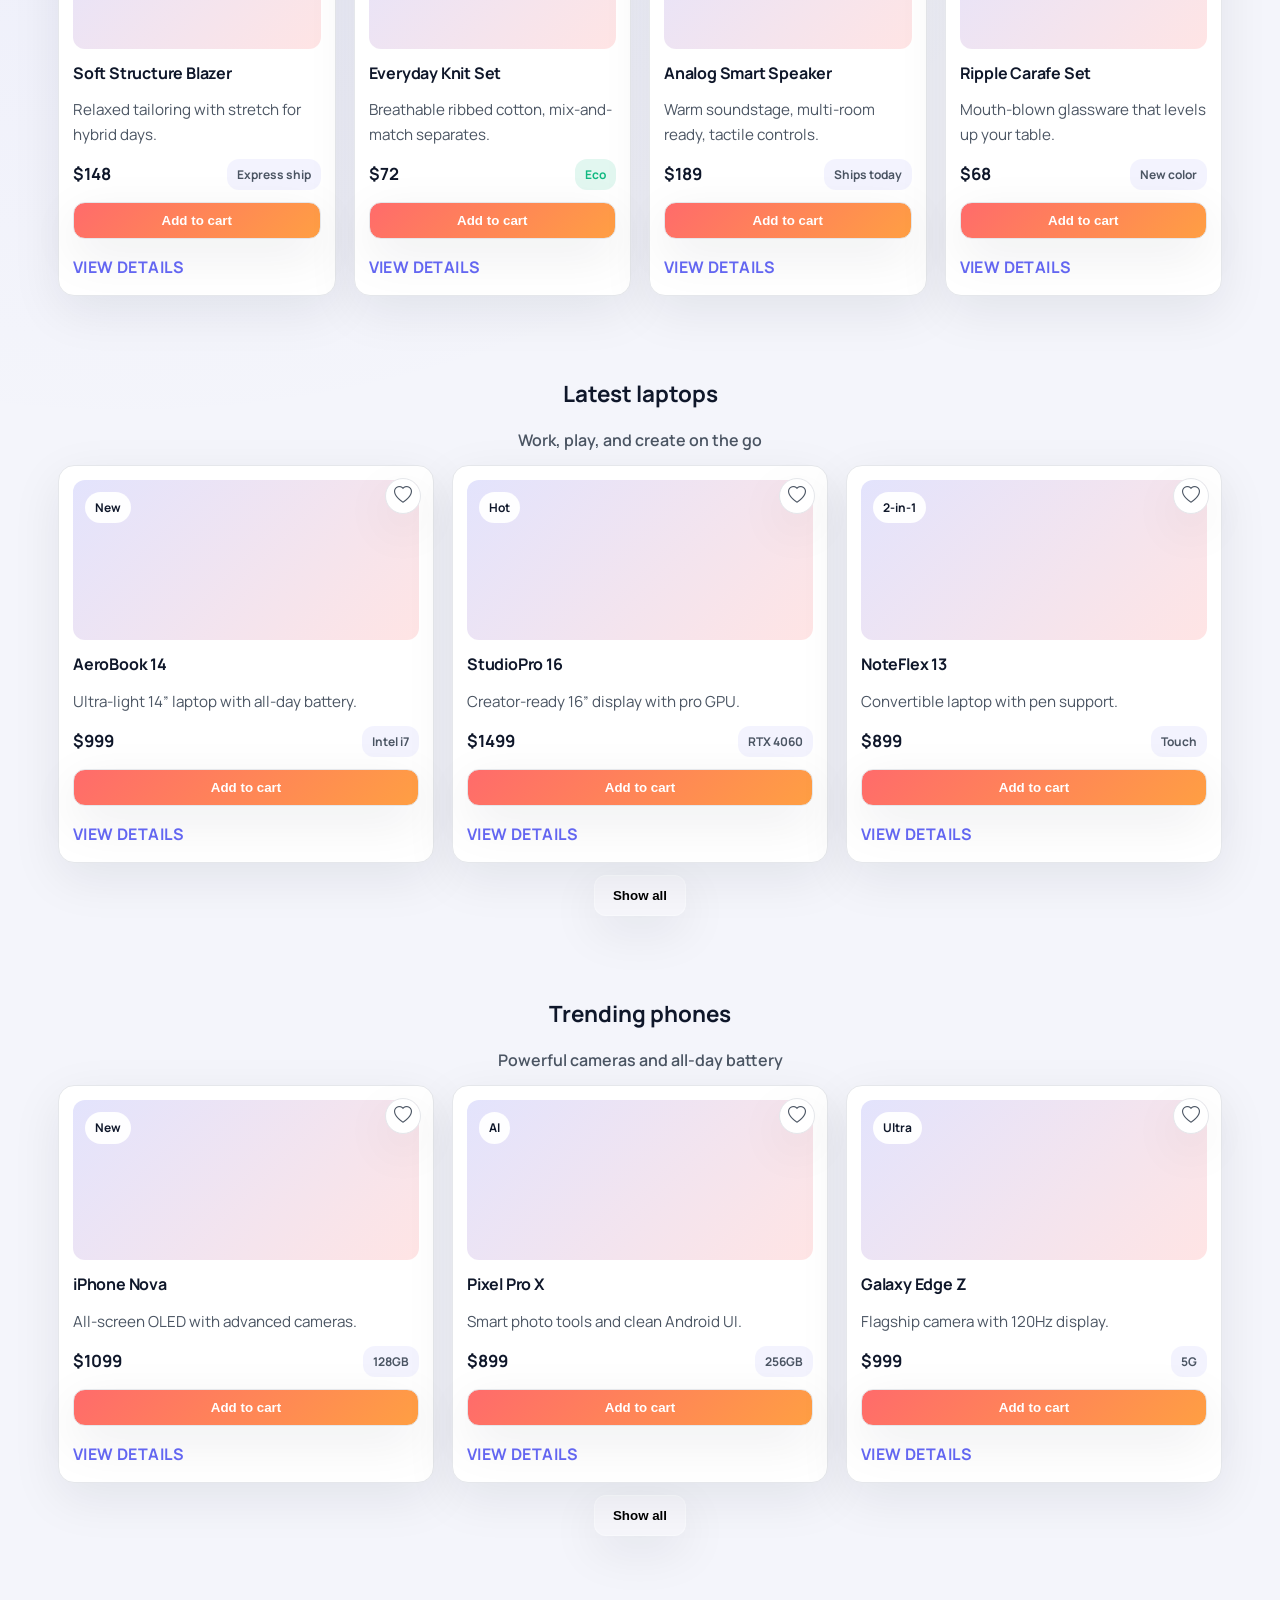
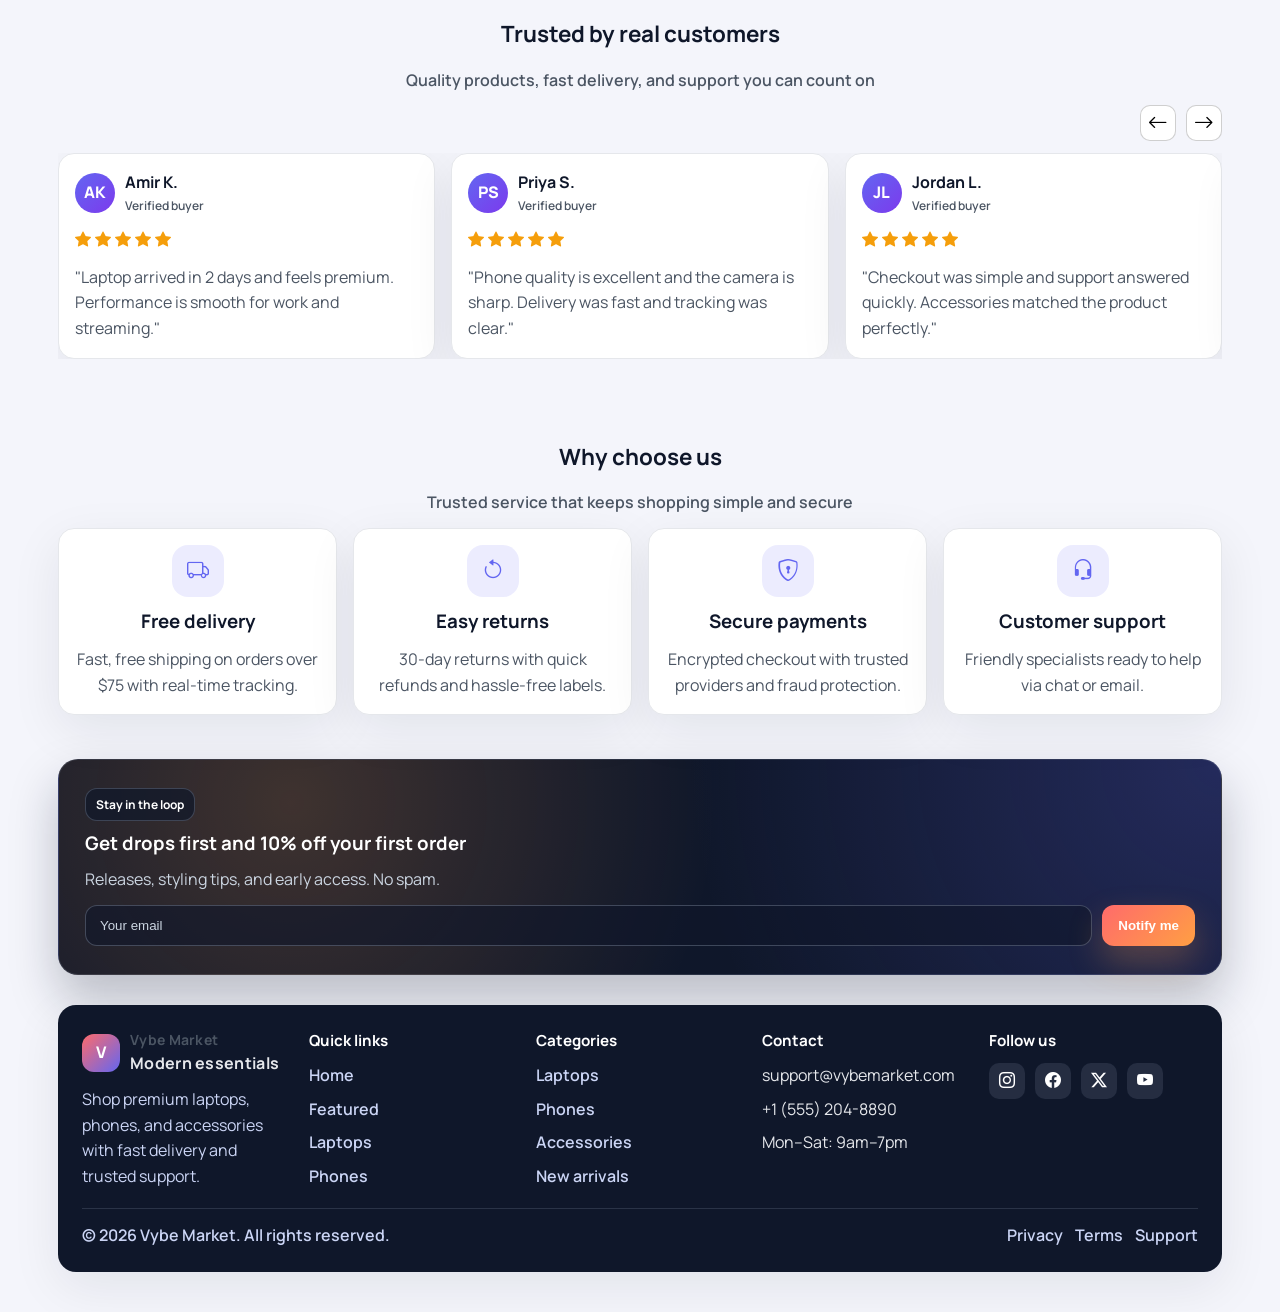
==== commit f632b803: "update" ====
--- a/index.html
+++ b/index.html
@@ -24,6 +24,8 @@
             <nav class="nav-links" aria-label="Primary" id="primary-nav">
                 <a href="#home" class="active">Home</a>
                 <a href="#featured">Featured</a>
+                <a href="#laptops">Laptops</a>
+                <a href="#phones">Phones</a>
                 <a href="#testimonials">Testimonials</a>
             </nav>
             <div class="actions">
@@ -33,13 +35,25 @@
                 <div class="btn-icon search-toggle" title="Search" aria-label="Search">
                     <i class="bi bi-search"></i>
                 </div>
-                <div class="search-box" id="search-box">
+                <form class="search-box" id="search-box" role="search">
                     <i class="bi bi-search"></i>
                     <input type="search" id="product-search" placeholder="Search products..." aria-label="Search products">
                     <button class="search-clear" type="button" aria-label="Clear search">&times;</button>
-                </div>
-                <div class="btn-icon" title="Favorites" aria-label="Favorites">
-                    <i class="bi bi-heart"></i>
+                </form>
+                <div class="favorites">
+                    <button class="btn-icon favorites-toggle" type="button" title="Favorites" aria-label="Favorites" aria-expanded="false">
+                        <i class="bi bi-heart"></i>
+                        <span class="favorites-count" aria-live="polite" aria-atomic="true">0</span>
+                    </button>
+                    <div class="favorites-panel" aria-hidden="true">
+                        <div class="favorites-header">
+                            <strong>Favorites</strong>
+                            <button class="favorites-clear" type="button">Clear</button>
+                        </div>
+                        <div class="favorites-list">
+                            <div class="favorites-empty">No favorites yet.</div>
+                        </div>
+                    </div>
                 </div>
                 <div class="btn-icon cart cart-toggle" title="Cart" aria-label="Cart">
                     <i class="bi bi-cart2"></i>
@@ -57,7 +71,7 @@
                     <h1>Upgrade your daily kit with design-led essentials.</h1>
                     <p>From tailored layers to smart tech, we curate pieces that move with you, crafted to last, delivered fast.</p>
                     <div class="hero-actions">
-                        <button class="btn primary">Explore</button>
+                        <a class="btn primary" href="explore.html">Explore</a>
                         <button class="btn secondary">Shop Now</button>
                     </div>
                 </div>
@@ -179,7 +193,7 @@
                     </article>
                 </div>
             </section>
-            <div class="search-no-results" aria-live="polite">No products match your search.</div>
+            <div class="search-no-results" aria-live="polite">Item Not Found</div>
 
             <section class="featured-section" id="laptops">
                 <div class="section-head centered">
@@ -720,58 +734,6 @@
         })();
 
         (function() {
-            var searchBox = document.getElementById('search-box');
-            var searchInput = document.getElementById('product-search');
-            var clearBtn = document.querySelector('.search-clear');
-            var toggleBtn = document.querySelector('.search-toggle');
-            var productCards = Array.from(document.querySelectorAll('.product-grid .card'));
-            var noResults = document.querySelector('.search-no-results');
-
-            function applyFilter() {
-                var q = (searchInput && searchInput.value ? searchInput.value : '').trim().toLowerCase();
-                var matches = 0;
-                productCards.forEach(function(card) {
-                    var text = (card.dataset.product || card.innerText || '').toLowerCase();
-                    var isExtra = card.dataset.extra === 'true';
-                    var hit = q ? text.indexOf(q) !== -1 : !isExtra;
-                    card.classList.toggle('hidden', !hit);
-                    if (hit) { matches += 1; }
-                });
-                if (noResults) { noResults.style.display = matches ? 'none' : 'block'; }
-            }
-
-            if (toggleBtn && searchBox) {
-                toggleBtn.addEventListener('click', function() {
-                    searchBox.classList.toggle('open');
-                    if (searchBox.classList.contains('open') && searchInput) {
-                        searchInput.focus();
-                    }
-                });
-            }
-
-            if (searchInput) {
-                searchInput.addEventListener('input', applyFilter);
-                searchInput.addEventListener('keydown', function(e) {
-                    if (e.key === 'Escape') {
-                        searchBox.classList.remove('open');
-                        searchInput.value = '';
-                        applyFilter();
-                    }
-                });
-            }
-
-            if (clearBtn && searchInput) {
-                clearBtn.addEventListener('click', function() {
-                    searchInput.value = '';
-                    applyFilter();
-                    searchInput.focus();
-                });
-            }
-
-            applyFilter();
-        })();
-
-        (function() {
             var toggle = document.querySelector('.nav-toggle');
             var nav = document.getElementById('primary-nav');
             if (!toggle || !nav) return;
@@ -821,5 +783,8 @@
         })();
 
     </script>
+    <script src="search.js"></script>
+    <script src="favorites.js"></script>
 </body>
 </html>
+
--- a/style.css
+++ b/style.css
@@ -22,6 +22,7 @@
     color: var(--ink);
     line-height: 1.6;
     min-height: 100vh;
+    overflow-x: hidden;
 }
 
 .promo-bar {
@@ -79,6 +80,52 @@
 .nav-cta:hover { transform: translateY(-2px); box-shadow: 0 18px 34px rgba(99,102,241,0.3); }
 .cart-count { position: absolute; top: -6px; right: -6px; background: var(--accent); color: #fff; border-radius: 999px; padding: 2px 7px; font-size: 11px; font-weight: 800; border: 2px solid #fff; line-height: 1; }
 .btn-icon.cart { position: relative; }
+.favorites-count { position: absolute; top: -6px; right: -6px; background: var(--accent-2); color: #fff; border-radius: 999px; padding: 2px 7px; font-size: 11px; font-weight: 800; border: 2px solid #fff; line-height: 1; }
+.btn-icon { position: relative; }
+.favorites { position: relative; }
+.favorites-panel {
+    position: absolute;
+    top: 46px;
+    right: 0;
+    width: min(320px, 84vw);
+    background: #fff;
+    border: 1px solid var(--line);
+    border-radius: 14px;
+    box-shadow: var(--shadow);
+    padding: 12px;
+    display: none;
+    z-index: 30;
+}
+.favorites-panel.open { display: block; }
+.favorites-header { display: flex; align-items: center; justify-content: space-between; margin-bottom: 8px; }
+.favorites-header strong { font-size: 0.95rem; }
+.favorites-clear {
+    border: none;
+    background: none;
+    color: var(--muted);
+    font-weight: 700;
+    cursor: pointer;
+}
+.favorites-list { display: grid; gap: 8px; max-height: 240px; overflow-y: auto; }
+.favorites-empty { color: var(--muted); font-weight: 600; }
+.favorites-item {
+    display: flex;
+    justify-content: space-between;
+    align-items: center;
+    gap: 10px;
+    padding: 8px 10px;
+    border: 1px solid var(--line);
+    border-radius: 10px;
+    background: #f8fafc;
+}
+.favorites-item strong { font-size: 0.9rem; }
+.favorites-remove {
+    border: none;
+    background: none;
+    color: var(--muted);
+    cursor: pointer;
+    font-weight: 700;
+}
 
 .search-wrap, .search-drop, .search-inner, .search-clear, .search-hint { display: none; }
 .hidden { display: none !important; }
@@ -95,11 +142,11 @@
 
 .hero-fullbleed {
     position: relative;
-    width: 100vw;
-    left: 50%;
-    right: 50%;
-    margin-left: -50vw;
-    margin-right: -50vw;
+    width: 100%;
+    left: 0;
+    right: 0;
+    margin-left: 0;
+    margin-right: 0;
     padding: 0;
 }
 .hero-fullbleed .page {
@@ -180,7 +227,7 @@
 .section-actions { display: flex; justify-content: center; margin-top: 12px; }
 .testimonials { margin-top: 20px; padding: 10px 0 20px; }
 .testimonial-controls { display: flex; justify-content: flex-end; gap: 10px; margin-bottom: 12px; }
-.testimonial-viewport { overflow-x: auto; scroll-behavior: smooth; position: relative; }
+.testimonial-viewport { overflow-x: hidden; scroll-behavior: smooth; position: relative; }
 .testimonial-track { display: flex; gap: 16px; transition: transform 0.3s ease; }
 .testimonial-controls.bottom { justify-content: center; margin-top: 12px; }
 .testimonial-controls .nav-btn { width: 36px; height: 36px; background: #ffffff; border: 1px solid rgb(97, 97, 96,0.3); }
@@ -211,7 +258,7 @@
 }
 .testimonial-stars { display: flex; gap: 4px; color: #f59e0b; }
 
-.trust { margin-top: 20px; padding: 10px 0 20px; }
+.trust { margin-top: 20px; margin-bottom: 24px; padding: 10px 0 20px; }
 .trust-grid { display: grid; grid-template-columns: repeat(auto-fit, minmax(220px, 1fr)); gap: 16px; }
 .trust-card { background: var(--card); border-radius: 16px; padding: 16px; border: 1px solid var(--line); box-shadow: var(--shadow); display: grid; gap: 10px; text-align: center; }
 .trust-card h3 { margin: 0; }
@@ -219,9 +266,11 @@
 .trust-icon { width: 52px; height: 52px; border-radius: 16px; display: grid; place-items: center; margin: 0 auto; background: rgba(99,102,241,0.12); color: var(--accent-2); font-size: 22px; }
 .show-all {
     background: var(--accent);
-    color: #fff;
+    color: #000000;
     border: none;
 }
+.btn.show-all { color: #000000; }
+.btn.secondary.show-all { color: #000000; }
 .show-all:hover { box-shadow: 0 18px 34px rgba(255,107,107,0.3); }
 
 .category-grid { display: grid; grid-template-columns: repeat(auto-fit, minmax(220px, 1fr)); gap: 16px; }
@@ -236,6 +285,7 @@
 
 .product-grid { display: grid; grid-template-columns: repeat(auto-fit, minmax(230px, 1fr)); gap: 18px; margin-top: 10px; }
 .card { background: var(--card); border-radius: 16px; padding: 14px; border: 1px solid var(--line); box-shadow: var(--shadow); display: grid; gap: 12px; transition: transform 0.2s ease, box-shadow 0.2s ease; }
+.card { position: relative; }
 .card:hover { transform: translateY(-6px) scale(1.01); box-shadow: 0 18px 38px rgba(15,23,42,0.12); }
 .card .thumb { height: 160px; border-radius: 12px; background: linear-gradient(135deg, rgba(99, 102, 241, 0.18), rgba(255, 107, 107, 0.18)); position: relative; overflow: hidden; transition: transform 0.25s ease; }
 .card:hover .thumb { transform: scale(1.04); }
@@ -247,6 +297,24 @@
 .card .card-actions { display: flex; justify-content: flex-start; }
 .card .add-cart-btn { padding: 10px 14px; border-radius: 12px; border: 1px solid var(--line); background: linear-gradient(135deg, var(--accent), #ff9f43); color: #fff; font-weight: 800; cursor: pointer; box-shadow: var(--shadow); transition: transform 0.15s ease, box-shadow 0.2s ease; width: 100%; text-align: center; }
 .card .add-cart-btn:hover { transform: translateY(-2px); box-shadow: 0 18px 32px rgba(255,107,107,0.24); }
+.favorite-btn {
+    position: absolute;
+    top: 12px;
+    right: 12px;
+    width: 36px;
+    height: 36px;
+    border-radius: 999px;
+    border: 1px solid var(--line);
+    background: #fff;
+    display: grid;
+    place-items: center;
+    cursor: pointer;
+    box-shadow: var(--shadow);
+    z-index: 2;
+}
+.favorite-btn i { color: var(--muted); font-size: 18px; }
+.favorite-btn.active { border-color: rgba(255, 107, 107, 0.5); }
+.favorite-btn.active i { color: var(--accent); }
 .card-details-link {
     display: inline-flex;
     align-items: center;
@@ -255,9 +323,10 @@
     text-decoration: none;
     color: var(--accent-2);
     font-weight: 700;
-    font-family: 'Playfair Display', 'Manrope', serif;
-    font-style: italic;
-    letter-spacing: 0.2px;
+    font-family: 'Manrope', system-ui, -apple-system, 'Segoe UI', sans-serif;
+    font-style: normal;
+    letter-spacing: 0.4px;
+    text-transform: uppercase;
 }
 .card-details-link:hover { text-decoration: underline; }
 .search-no-results { margin-top: 10px; padding: 12px; border-radius: 12px; background: #f8fafc; border: 1px solid var(--line); color: var(--muted); font-weight: 700; display: none; }
